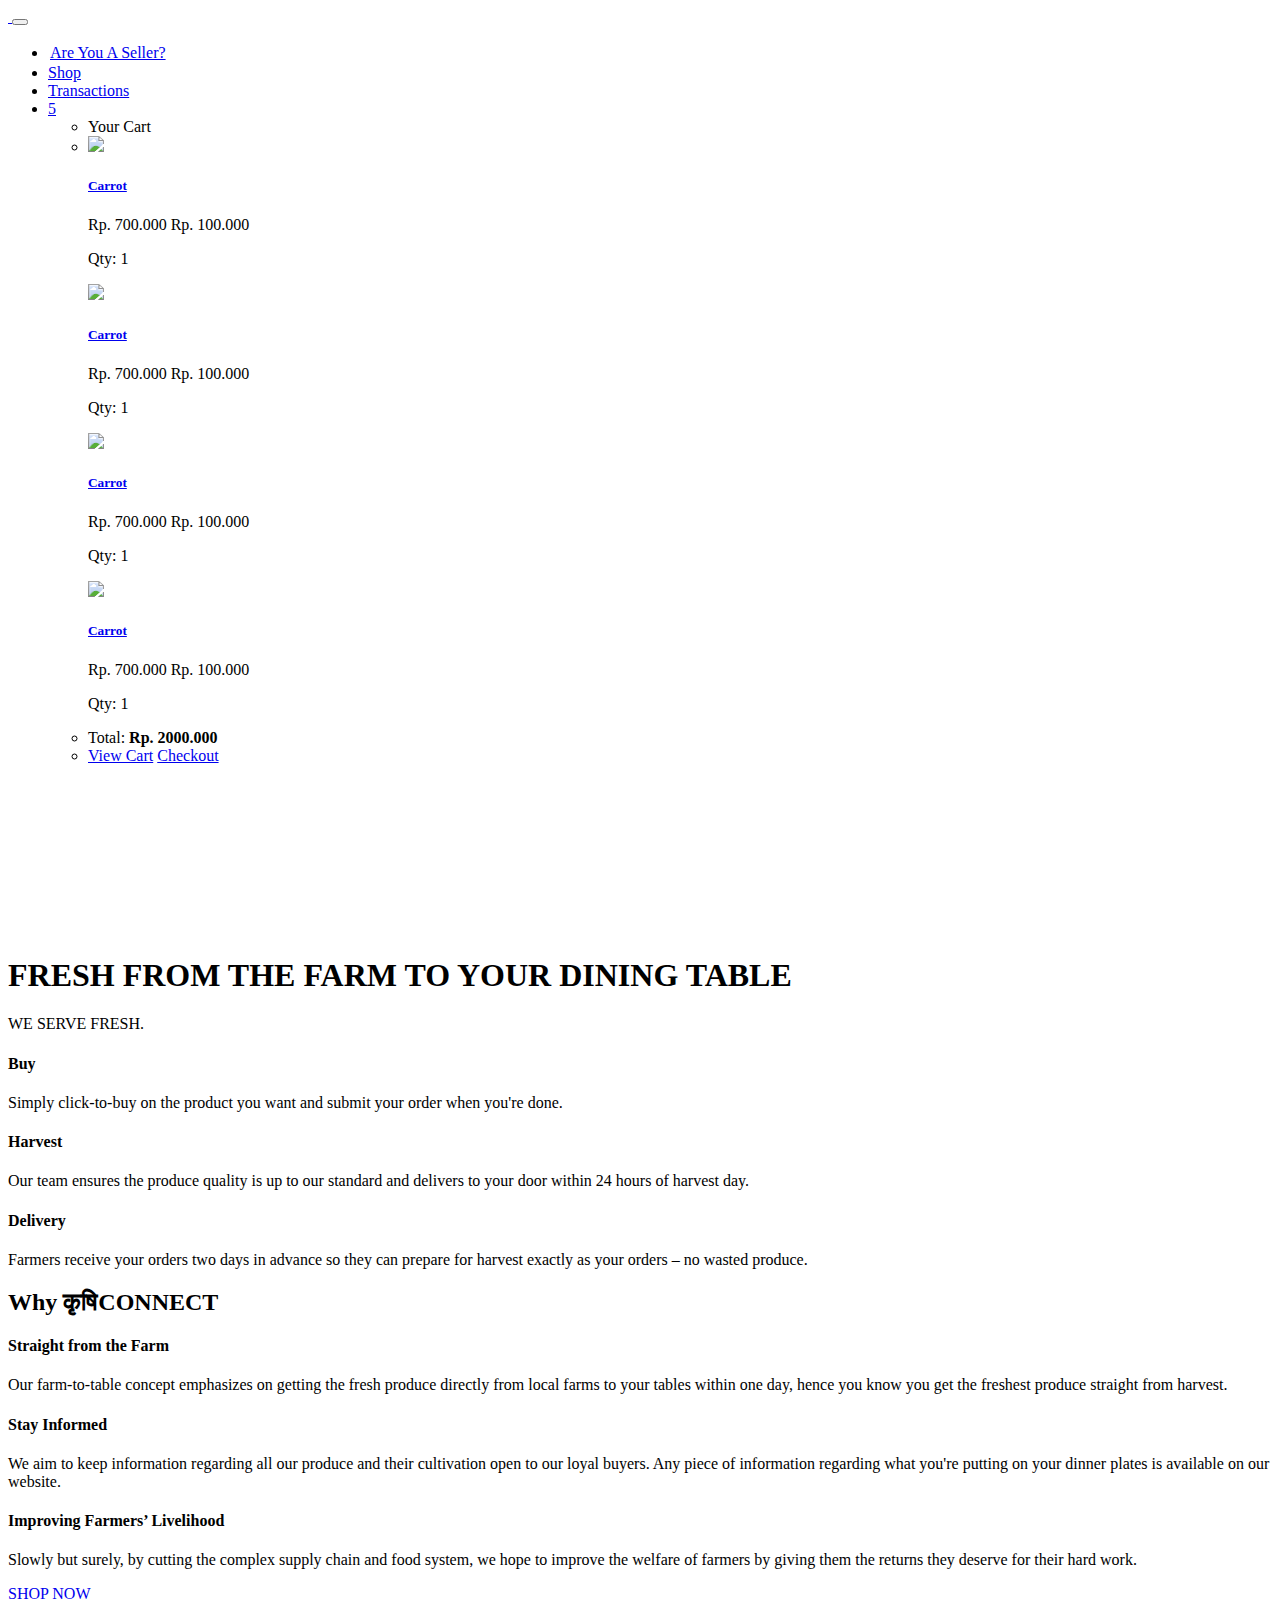
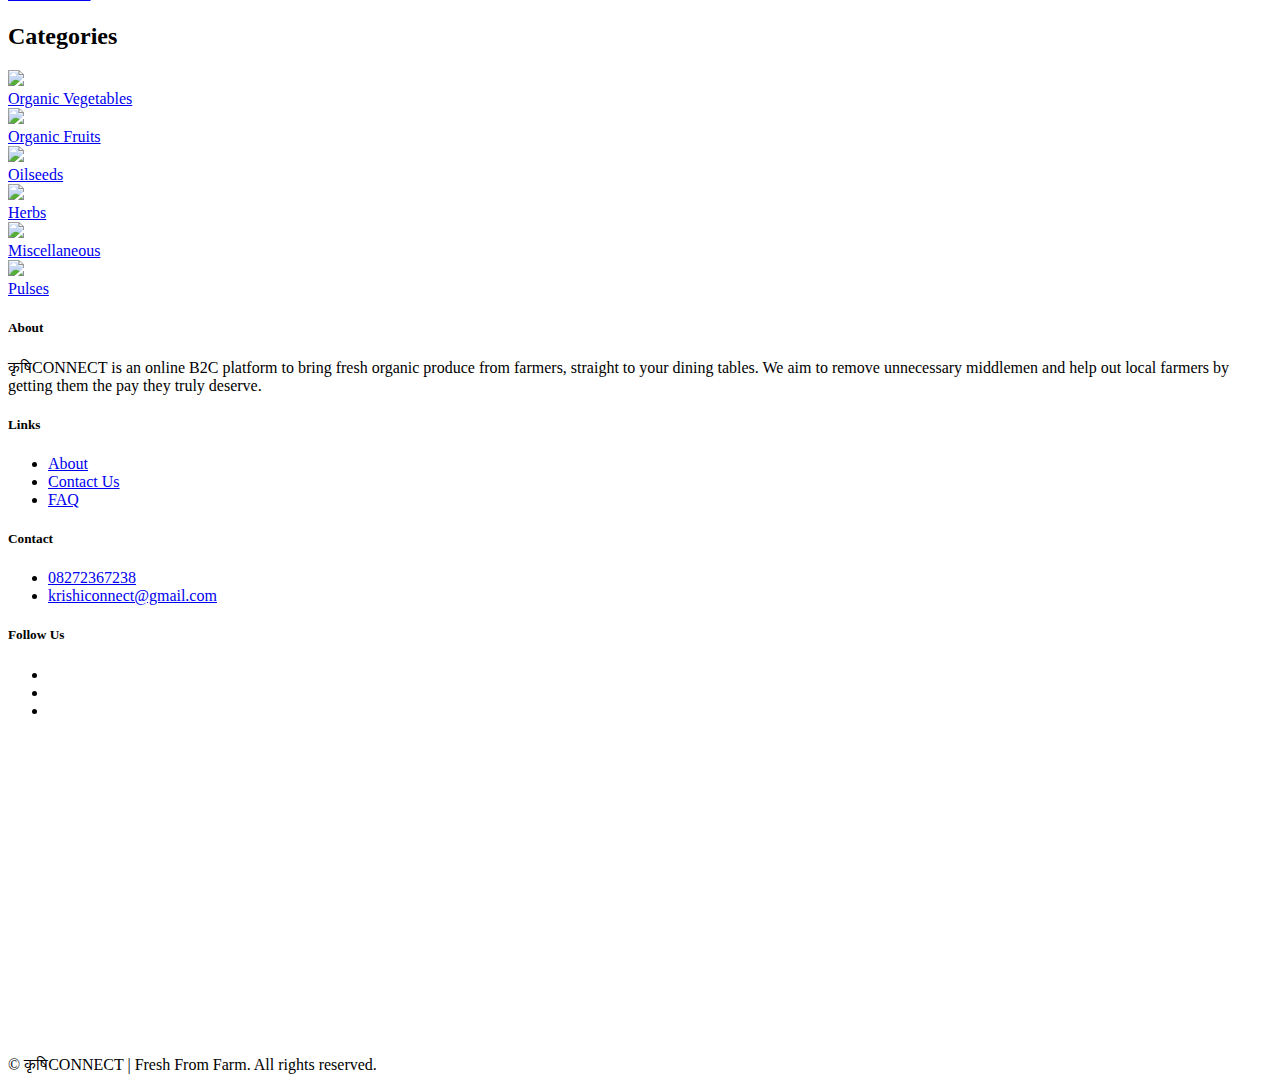
==== index.html @ 4922ea73 "Add files via upload" ====
<!DOCTYPE html>
<html>
<head>
    <title>KrishiConnect</title>
    <meta charset="utf-8">
    <meta name="viewport" content="width=device-width, initial-scale=1.0">
    <link href="https://fonts.googleapis.com/css?family=Montserrat:400,700" rel="stylesheet" type="text/css">
    <link href="https://fonts.googleapis.com/css?family=Lato:400,700,400italic,700italic" rel="stylesheet" type="text/css">
    <link href="assets/fonts/sb-bistro/sb-bistro.css" rel="stylesheet" type="text/css">
    <link href="assets/fonts/font-awesome/font-awesome.css" rel="stylesheet" type="text/css">

    <link rel="stylesheet" type="text/css" media="all" href="assets/packages/bootstrap/bootstrap.css">
    <link rel="stylesheet" type="text/css" media="all" href="assets/packages/o2system-ui/o2system-ui.css">
    <link rel="stylesheet" type="text/css" media="all" href="assets/packages/owl-carousel/owl-carousel.css">
    <link rel="stylesheet" type="text/css" media="all" href="assets/packages/cloudzoom/cloudzoom.css">
    <link rel="stylesheet" type="text/css" media="all" href="assets/packages/thumbelina/thumbelina.css">
    <link rel="stylesheet" type="text/css" media="all" href="assets/packages/bootstrap-touchspin/bootstrap-touchspin.css">
    <link rel="stylesheet" type="text/css" media="all" href="assets/css/theme.css">

</head>
<body>
    <div class="page-header">
        <!--=============== Navbar ===============-->
        <nav class="navbar fixed-top navbar-expand-md navbar-dark bg-transparent" id="page-navigation">
            <div class="container">
                <!-- Navbar Brand -->
                <a href="index.html" class="navbar-brand">
                    <img src="assets/img/logo/krishiconnect-high-resolution-logo-black-on-white-background.png" alt="">
                </a>

                <!-- Toggle Button -->
                <button class="navbar-toggler" type="button" data-toggle="collapse" data-target="#navbarcollapse" aria-controls="navbarCollapse" aria-expanded="false" aria-label="Toggle navigation">
                    <span class="navbar-toggler-icon"></span>
                </button>

                <div class="collapse navbar-collapse" id="navbarcollapse">
                    <!-- Navbar Menu -->
                    <ul class="navbar-nav ml-auto">
                        <li class="nav-item" style="border: 2px solid white">
                            <a href="login.html" class="nav-link">Are You A Seller?</a>
                        </li>
                        <li class="nav-item">
                            <a href="shop(1).html" class="nav-link">Shop</a>
                        </li>
                        <li class="nav-item">
                            <a href="transaction.html" class="nav-link">Transactions</a>
                        </li>
                        <!-- <li class="nav-item">
                            <a href="setting(1).html" class="nav-link">Settings</a>
                        </li> -->
                        <li class="nav-item dropdown">
                            <a href="javascript:void(0)" class="nav-link dropdown-toggle" data-toggle="dropdown" aria-haspopup="true" aria-expanded="false">
                                <i class="fa fa-shopping-basket"></i> <span class="badge badge-primary">5</span>
                            </a>
                            <div class="dropdown-menu shopping-cart">
                                <ul>
                                    <li>
                                        <div class="drop-title">Your Cart</div>
                                    </li>
                                    <li>
                                        <div class="shopping-cart-list">
                                            <div class="media">
                                                <img class="d-flex mr-3" src="assets/img/logo/avatar.jpg" width="60">
                                                <div class="media-body">
                                                    <h5><a href="javascript:void(0)">Carrot</a></h5>
                                                    <p class="price">
                                                        <span class="discount text-muted">Rp. 700.000</span>
                                                        <span>Rp. 100.000</span>
                                                    </p>
                                                    <p class="text-muted">Qty: 1</p>
                                                </div>
                                            </div>
                                            <div class="media">
                                                <img class="d-flex mr-3" src="assets/img/logo/avatar.jpg" width="60">
                                                <div class="media-body">
                                                    <h5><a href="javascript:void(0)">Carrot</a></h5>
                                                    <p class="price">
                                                        <span class="discount text-muted">Rp. 700.000</span>
                                                        <span>Rp. 100.000</span>
                                                    </p>
                                                    <p class="text-muted">Qty: 1</p>
                                                </div>
                                            </div>
                                            <div class="media">
                                                <img class="d-flex mr-3" src="assets/img/logo/avatar.jpg" width="60">
                                                <div class="media-body">
                                                    <h5><a href="javascript:void(0)">Carrot</a></h5>
                                                    <p class="price">
                                                        <span class="discount text-muted">Rp. 700.000</span>
                                                        <span>Rp. 100.000</span>
                                                    </p>
                                                    <p class="text-muted">Qty: 1</p>
                                                </div>
                                            </div>
                                            <div class="media">
                                                <img class="d-flex mr-3" src="assets/img/logo/avatar.jpg" width="60">
                                                <div class="media-body">
                                                    <h5><a href="javascript:void(0)">Carrot</a></h5>
                                                    <p class="price">
                                                        <span class="discount text-muted">Rp. 700.000</span>
                                                        <span>Rp. 100.000</span>
                                                    </p>
                                                    <p class="text-muted">Qty: 1</p>
                                                </div>
                                            </div>
                                        </div>
                                    </li>
                                    <li>
                                        <div class="drop-title d-flex justify-content-between">
                                            <span>Total:</span>
                                            <span class="text-primary"><strong>Rp. 2000.000</strong></span>
                                        </div>
                                    </li>
                                    <li class="d-flex justify-content-between pl-3 pr-3 pt-3">
                                        <a href="cart(1).html" class="btn btn-secondary">View Cart</a>
                                        <a href="checkout(1).html" class="btn btn-primary">Checkout</a>
                                    </li>
                                </ul>
                            </div>
                        </li>
                    </ul>
                </div>

            </div>
        </nav>
    </div>
    <div id="page-content" class="page-content">
        <div class="banner">
            <div class="jumbotron jumbotron-video text-center bg-dark mb-0 rounded-0">
                <video width="100%" preload="auto" loop autoplay muted>
                    <source src='assets/media/explore.mp4' type='video/mp4' />
                    <source src='assets/media/explore.webm' type='video/webm' />
                </video>
                <div class="container">
                    <h1 class="pt-5">
                    FRESH FROM THE FARM TO YOUR DINING TABLE
                    </h1>
                    <p class="lead">
                        WE SERVE FRESH.
                    </p>

                    <div class="row">
                        <div class="col-md-4">
                            <div class="card border-0 text-center">
                                <div class="card-icon">
                                    <div class="card-icon-i">
                                        <i class="fa fa-shopping-basket"></i>
                                    </div>
                                </div>
                                <div class="card-body">
                                    <h4 class="card-title">
                                        Buy
                                    </h4>
                                    <p class="card-text">
                                        Simply click-to-buy on the product you want and submit your order when you're done.
                                    </p>

                                </div>
                            </div>
                        </div>
                        <div class="col-md-4">
                            <div class="card border-0 text-center">
                                <div class="card-icon">
                                    <div class="card-icon-i">
                                        <i class="fas fa-leaf"></i>
                                    </div>
                                </div>
                                <div class="card-body">
                                    <h4 class="card-title">
                                        Harvest
                                    </h4>
                                    <p class="card-text">
                                        Our team ensures the produce quality is up to our standard and delivers to your door within 24 hours of harvest day.
                                    </p>

                                </div>
                            </div>
                        </div>
                        <div class="col-md-4">
                            <div class="card border-0 text-center">
                                <div class="card-icon">
                                    <div class="card-icon-i">
                                        <i class="fa fa-truck"></i>
                                    </div>
                                </div>
                                <div class="card-body">
                                    <h4 class="card-title">
                                        Delivery
                                    </h4>
                                    <p class="card-text">
                                        Farmers receive your orders two days in advance so they can prepare for harvest exactly as your orders – no wasted produce.
                                    </p>
                                </div>
                            </div>
                        </div>
                    </div>
                </div>
            </div>
        </div>

        <section id="why">
            <h2 class="title">Why 
                कृषिCONNECT</h2>
            <div class="container">
                <div class="row">
                    <div class="col-md-4">
                        <div class="card border-0 text-center gray-bg">
                            <div class="card-icon">
                                <div class="card-icon-i text-success">
                                    <i class="fas fa-leaf"></i>
                                </div>
                            </div>
                            <div class="card-body">
                                <h4 class="card-title">
                                    Straight from the Farm
                                </h4>
                                <p class="card-text">
                                    Our farm-to-table concept emphasizes on getting the fresh produce directly from local farms to your tables within one day, hence you know you get the freshest produce straight from harvest.
                                </p>

                            </div>
                        </div>
                    </div>
                    <div class="col-md-4">
                        <div class="card border-0 text-center gray-bg">
                            <div class="card-icon">
                                <div class="card-icon-i text-success">
                                    <i class="fa fa-question"></i>
                                </div>
                            </div>
                            <div class="card-body">
                                <h4 class="card-title">
                                    Stay Informed
                                </h4>
                                <p class="card-text">
                                    We aim to keep information regarding all our produce and their cultivation open to our loyal buyers. Any piece of information regarding what you're putting on your dinner plates is available on our website.
                                </p>

                            </div>
                        </div>
                    </div>
                    <div class="col-md-4">
                        <div class="card border-0 text-center gray-bg">
                            <div class="card-icon">
                                <div class="card-icon-i text-success">
                                    <i class="fas fa-smile"></i>
                                </div>
                            </div>
                            <div class="card-body">
                                <h4 class="card-title">
                                    Improving Farmers’ Livelihood
                                </h4>
                                <p class="card-text">
                                    Slowly but surely, by cutting the complex supply chain and food system, we hope to improve the welfare of farmers by giving them the returns they deserve for their hard work.
                                </p>
                            </div>
                        </div>
                    </div>

                    <div class="col-md-12 mt-5 text-center">
                        <a href="shop(1).html" class="btn btn-primary btn-lg">SHOP NOW</a>
                    </div>
                </div>
            </div>
        </section>

        <section id="categories" class="pb-0 gray-bg">
            <h2 class="title">Categories</h2>
            <div class="landing-categories owl-carousel">
                <div class="item">
                    <div class="card rounded-0 border-0 text-center">
                        <img src="assets/img/vegorg.jpg">
                        <div class="card-img-overlay d-flex align-items-center justify-content-center">
                            <!-- <h4 class="card-title">Vegetables</h4> -->
                            <a href="shop(1).html" class="btn btn-primary btn-lg">Organic Vegetables</a>
                        </div>
                    </div>
                </div>
                <div class="item">
                    <div class="card rounded-0 border-0 text-center">
                        <img src="assets/img/fruitsorg2.jpg">
                        <div class="card-img-overlay d-flex align-items-center justify-content-center">
                            <!-- <h4 class="card-title">Fruits</h4> -->
                            <a href="shop(1).html" class="btn btn-primary btn-lg">Organic Fruits</a>
                        </div>
                    </div>
                </div>
                <div class="item">
                    <div class="card rounded-0 border-0 text-center">
                        <img src="assets/img/mustardorg.jpg">
                        <div class="card-img-overlay d-flex align-items-center justify-content-center">
                            <!-- <h4 class="card-title">Meats</h4> -->
                            <a href="shop(1).html" class="btn btn-primary btn-lg">Oilseeds</a>
                        </div>
                    </div>
                </div>
                <div class="item">
                    <div class="card rounded-0 border-0 text-center">
                        <img src="assets/img/herbsorg.jpg">
                        <div class="card-img-overlay d-flex align-items-center justify-content-center">
                            <!-- <h4 class="card-title">Fishes</h4> -->
                            <a href="shop(1).html" class="btn btn-primary btn-lg">Herbs</a>
                        </div>
                    </div>
                </div>
                <div class="item">
                    <div class="card rounded-0 border-0 text-center">
                        <img src="assets/img/miscorg.jpg">
                        <div class="card-img-overlay d-flex align-items-center justify-content-center">
                            <!-- <h4 class="card-title">Frozen Foods</h4> -->
                            <a href="shop(1).html" class="btn btn-primary btn-lg">Miscellaneous</a>
                        </div>
                    </div>
                </div>
                <div class="item">
                    <div class="card rounded-0 border-0 text-center">
                        <img src="assets/img/pulsesorg.jpg">
                        <div class="card-img-overlay d-flex align-items-center justify-content-center">
                            <!-- <h4 class="card-title">Package</h4> -->
                            <a href="shop(1).html" class="btn btn-primary btn-lg">Pulses</a>
                        </div>
                    </div>
                </div>
            </div>
        </section>
    </div>
    <footer>
        <div class="container">
            <div class="row">
                <div class="col-md-3">
                    <h5>About</h5>
                    <p>कृषिCONNECT is an online B2C platform to bring fresh organic produce from farmers, straight to your dining tables. We aim to remove unnecessary middlemen and help out local farmers by getting them the pay they truly deserve.</p>
                </div>
                <div class="col-md-3">
                    <h5>Links</h5>
                    <ul>
                        <li>
                            <a href="about(1).html">About</a>
                        </li>
                        <li>
                            <a href="contact(1).html">Contact Us</a>
                        </li>
                        <li>
                            <a href="faq(1).html">FAQ</a>
                        </li>
                    </ul>
                </div>
                <div class="col-md-3">
                     <h5>Contact</h5>
                     <ul>
                         <li>
                            <a href="tel:+620892738334"><i class="fa fa-phone"></i> 08272367238</a>
                        </li>
                        <li>
                            <a href="mailto:hello@domain.com"><i class="fa fa-envelope"></i> krishiconnect@gmail.com</a>
                         </li>
                     </ul>

                     <h5>Follow Us</h5>
                     <ul class="social">
                         <li>
                            <a href="javascript:void(0)" target="_blank"><i class="fab fa-facebook-f"></i></a>
                         </li>
                         <li>
                            <a href="javascript:void(0)" target="_blank"><i class="fab fa-instagram"></i></a>
                         </li>
                         <li>
                            <a href="javascript:void(0)" target="_blank"><i class="fab fa-youtube"></i></a>
                         </li>
                     </ul>
                </div>
                <div class="col-md-3">
                    <iframe src="https://www.google.com/maps/embed?pb=!1m18!1m12!1m3!1d3678.6887952893885!2d86.14298181488601!3d22.776927685078057!2m3!1f0!2f0!3f0!3m2!1i1024!2i768!4f13.1!3m3!1m2!1s0x39f5e4daa475a5cd%3A0xd87b53fadcd771a1!2sNational%20Institute%20of%20Technology%2C%20Jamshedpur!5e0!3m2!1sen!2sin!4v1681221470770!5m2!1sen!2sin" width="100%" height="300" style="border:0;" allowfullscreen="" loading="lazy" referrerpolicy="no-referrer-when-downgrade"></iframe>
                    
               </div>
            </div>
        </div>
        <p class="copyright">&copy; कृषिCONNECT | Fresh From Farm. All rights reserved.</p>
    </footer>

    <script type="text/javascript" src="assets/js/jquery.js"></script>
    <script type="text/javascript" src="assets/js/jquery-migrate.js"></script>
    <script type="text/javascript" src="assets/packages/bootstrap/libraries/popper.js"></script>
    <script type="text/javascript" src="assets/packages/bootstrap/bootstrap.js"></script>
    <script type="text/javascript" src="assets/packages/o2system-ui/o2system-ui.js"></script>
    <script type="text/javascript" src="assets/packages/owl-carousel/owl-carousel.js"></script>
    <script type="text/javascript" src="assets/packages/cloudzoom/cloudzoom.js"></script>
    <script type="text/javascript" src="assets/packages/thumbelina/thumbelina.js"></script>
    <script type="text/javascript" src="assets/packages/bootstrap-touchspin/bootstrap-touchspin.js"></script>
    <script type="text/javascript" src="assets/js/theme.js"></script>
</body>
</html>
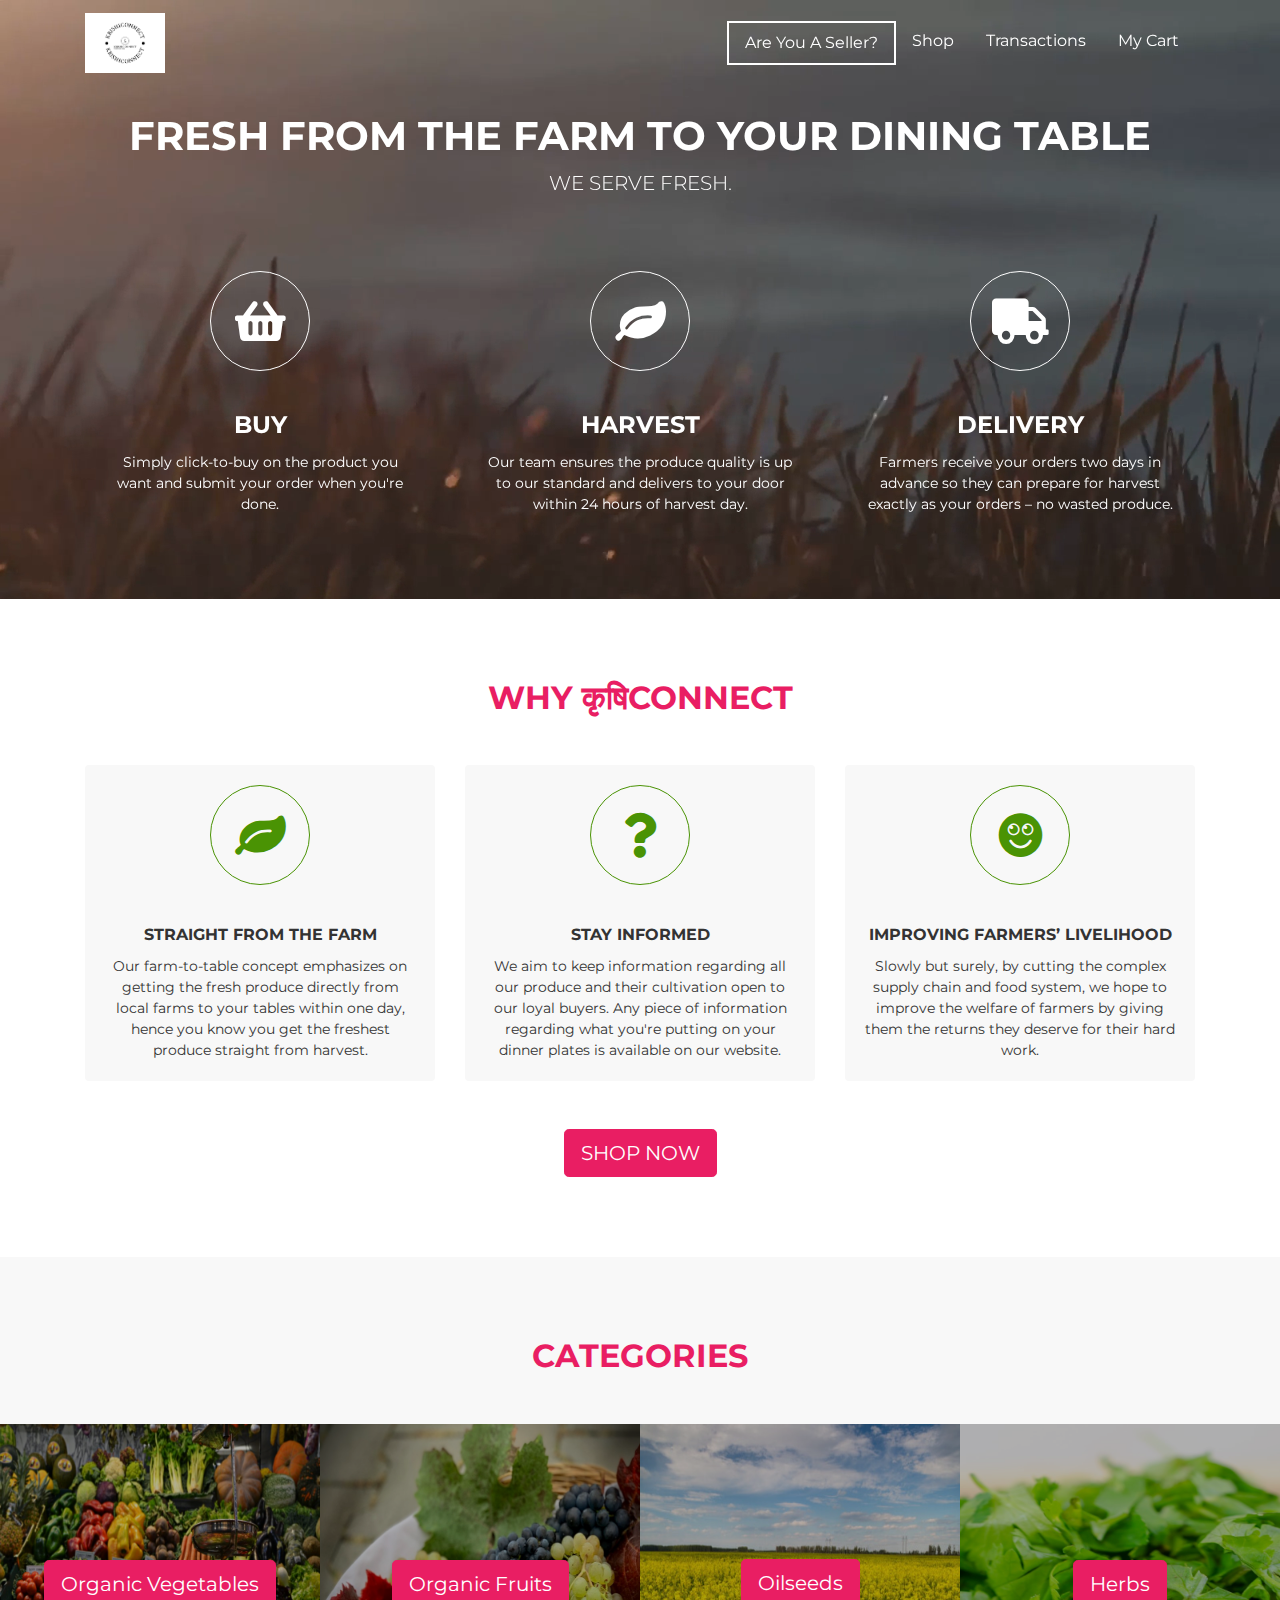
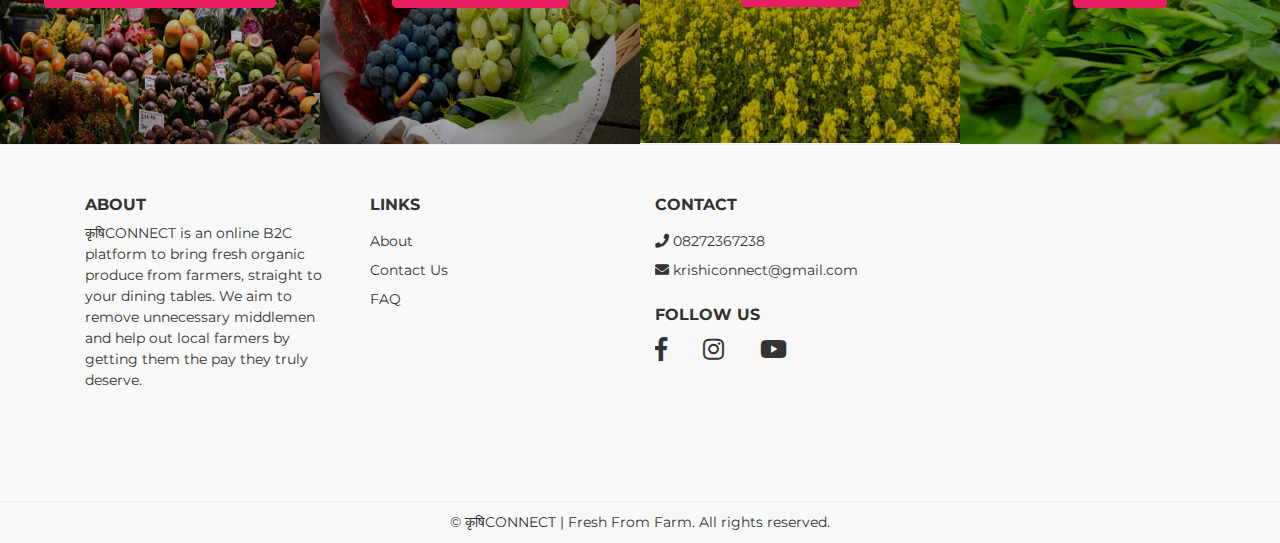
==== commit b2359195: "add to cart functionality added" ====
--- a/index.html
+++ b/index.html
@@ -45,79 +45,11 @@
                         <li class="nav-item">
                             <a href="transaction.html" class="nav-link">Transactions</a>
                         </li>
-                        <!-- <li class="nav-item">
-                            <a href="setting(1).html" class="nav-link">Settings</a>
-                        </li> -->
-                        <li class="nav-item dropdown">
-                            <a href="javascript:void(0)" class="nav-link dropdown-toggle" data-toggle="dropdown" aria-haspopup="true" aria-expanded="false">
-                                <i class="fa fa-shopping-basket"></i> <span class="badge badge-primary">5</span>
-                            </a>
-                            <div class="dropdown-menu shopping-cart">
-                                <ul>
-                                    <li>
-                                        <div class="drop-title">Your Cart</div>
-                                    </li>
-                                    <li>
-                                        <div class="shopping-cart-list">
-                                            <div class="media">
-                                                <img class="d-flex mr-3" src="assets/img/logo/avatar.jpg" width="60">
-                                                <div class="media-body">
-                                                    <h5><a href="javascript:void(0)">Carrot</a></h5>
-                                                    <p class="price">
-                                                        <span class="discount text-muted">Rp. 700.000</span>
-                                                        <span>Rp. 100.000</span>
-                                                    </p>
-                                                    <p class="text-muted">Qty: 1</p>
-                                                </div>
-                                            </div>
-                                            <div class="media">
-                                                <img class="d-flex mr-3" src="assets/img/logo/avatar.jpg" width="60">
-                                                <div class="media-body">
-                                                    <h5><a href="javascript:void(0)">Carrot</a></h5>
-                                                    <p class="price">
-                                                        <span class="discount text-muted">Rp. 700.000</span>
-                                                        <span>Rp. 100.000</span>
-                                                    </p>
-                                                    <p class="text-muted">Qty: 1</p>
-                                                </div>
-                                            </div>
-                                            <div class="media">
-                                                <img class="d-flex mr-3" src="assets/img/logo/avatar.jpg" width="60">
-                                                <div class="media-body">
-                                                    <h5><a href="javascript:void(0)">Carrot</a></h5>
-                                                    <p class="price">
-                                                        <span class="discount text-muted">Rp. 700.000</span>
-                                                        <span>Rp. 100.000</span>
-                                                    </p>
-                                                    <p class="text-muted">Qty: 1</p>
-                                                </div>
-                                            </div>
-                                            <div class="media">
-                                                <img class="d-flex mr-3" src="assets/img/logo/avatar.jpg" width="60">
-                                                <div class="media-body">
-                                                    <h5><a href="javascript:void(0)">Carrot</a></h5>
-                                                    <p class="price">
-                                                        <span class="discount text-muted">Rp. 700.000</span>
-                                                        <span>Rp. 100.000</span>
-                                                    </p>
-                                                    <p class="text-muted">Qty: 1</p>
-                                                </div>
-                                            </div>
-                                        </div>
-                                    </li>
-                                    <li>
-                                        <div class="drop-title d-flex justify-content-between">
-                                            <span>Total:</span>
-                                            <span class="text-primary"><strong>Rp. 2000.000</strong></span>
-                                        </div>
-                                    </li>
-                                    <li class="d-flex justify-content-between pl-3 pr-3 pt-3">
-                                        <a href="cart(1).html" class="btn btn-secondary">View Cart</a>
-                                        <a href="checkout(1).html" class="btn btn-primary">Checkout</a>
-                                    </li>
-                                </ul>
-                            </div>
-                        </li>
+                        <li class="nav-item">
+                            <a href="cart(1).html" class="nav-link">My Cart</a>
+                        </li>
+                       
+                                    
                     </ul>
                 </div>
 
--- a/assets/fonts/sb-bistro/sb-bistro.css
+++ b/assets/fonts/sb-bistro/sb-bistro.css
@@ -0,0 +1,222 @@
+/**
+* @package Bistro 1.0
+* @author ShapeBootstrap http://shapebootstrap.net
+* @copyright (c) 2013 - 2015 ShapeBootstrap
+* Generated by IcoMoon https://icomoon.io/app
+* @license http://www.gnu.org/licenses/gpl-2.0.html GNU/GPLv2 or later
+*/
+
+@font-face {
+	font-family: 'sb-bistro';
+	src:url('sb-bistro.eot?-2sivhm');
+	src:url('sb-bistro.eot?#iefix-2sivhm') format('embedded-opentype'),
+		url('sb-bistro.ttf?-2sivhm') format('truetype'),
+		url('sb-bistro.woff?-2sivhm') format('woff'),
+		url('sb-bistro.svg?-2sivhm#sb-bistro-') format('svg');
+	font-weight: normal;
+	font-style: normal;
+}
+
+[class^="sb-bistro"], [class*="sb-bistro"] {
+	font-family: 'sb-bistro';
+	speak: none;
+	font-style: normal;
+	font-weight: normal;
+	font-variant: normal;
+	text-transform: none;
+	line-height: 1;
+
+	/* Better Font Rendering =========== */
+	-webkit-font-smoothing: antialiased;
+	-moz-osx-font-smoothing: grayscale;
+}
+
+.sb-bistro-appetizer:before {
+	content: "\e600";
+}
+.sb-bistro-apple:before {
+	content: "\e601";
+}
+.sb-bistro-blender:before {
+	content: "\e602";
+}
+.sb-bistro-bowl:before {
+	content: "\e603";
+}
+.sb-bistro-burger:before {
+	content: "\e604";
+}
+.sb-bistro-cake:before {
+	content: "\e605";
+}
+.sb-bistro-carrot:before {
+	content: "\e606";
+}
+.sb-bistro-chef-hat:before {
+	content: "\e607";
+}
+.sb-bistro-chicken-1:before {
+	content: "\e608";
+}
+.sb-bistro-chicken:before {
+	content: "\e609";
+}
+.sb-bistro-clock:before {
+	content: "\e60a";
+}
+.sb-bistro-coffee:before {
+	content: "\e60b";
+}
+.sb-bistro-cone-icecream:before {
+	content: "\e60c";
+}
+.sb-bistro-dessert:before {
+	content: "\e60d";
+}
+.sb-bistro-dinner:before {
+	content: "\e60e";
+}
+.sb-bistro-drinks:before {
+	content: "\e60f";
+}
+.sb-bistro-drumstick:before {
+	content: "\e610";
+}
+.sb-bistro-egg-bacon:before {
+	content: "\e611";
+}
+.sb-bistro-fish-1:before {
+	content: "\e612";
+}
+.sb-bistro-fish:before {
+	content: "\e613";
+}
+.sb-bistro-french-fries:before {
+	content: "\e614";
+}
+.sb-bistro-fried-egg:before {
+	content: "\e615";
+}
+.sb-bistro-fruits:before {
+	content: "\e616";
+}
+.sb-bistro-hot-pan:before {
+	content: "\e617";
+}
+.sb-bistro-hotdog:before {
+	content: "\e618";
+}
+.sb-bistro-icecream-1:before {
+	content: "\e619";
+}
+.sb-bistro-icecream-2:before {
+	content: "\e61a";
+}
+.sb-bistro-icecream:before {
+	content: "\e61b";
+}
+.sb-bistro-jackfruit:before {
+	content: "\e61c";
+}
+.sb-bistro-kettle:before {
+	content: "\e61d";
+}
+.sb-bistro-kiwi:before {
+	content: "\e61e";
+}
+.sb-bistro-lemon:before {
+	content: "\e61f";
+}
+.sb-bistro-lunch:before {
+	content: "\e620";
+}
+.sb-bistro-menu:before {
+	content: "\e621";
+}
+.sb-bistro-muffin:before {
+	content: "\e622";
+}
+.sb-bistro-offer:before {
+	content: "\e623";
+}
+.sb-bistro-pan:before {
+	content: "\e624";
+}
+.sb-bistro-pizza:before {
+	content: "\e625";
+}
+.sb-bistro-popsicle:before {
+	content: "\e626";
+}
+.sb-bistro-roast-leg:before {
+	content: "\e627";
+}
+.sb-bistro-rss:before {
+	content: "\e628";
+}
+.sb-bistro-saslik:before {
+	content: "\e629";
+}
+.sb-bistro-sausage:before {
+	content: "\e62a";
+}
+.sb-bistro-spoon-plate:before {
+	content: "\e62b";
+}
+.sb-bistro-spoons:before {
+	content: "\e62c";
+}
+.sb-bistro-steak:before {
+	content: "\e62d";
+}
+.sb-bistro-stockpot:before {
+	content: "\e62e";
+}
+.sb-bistro-taco:before {
+	content: "\e62f";
+}
+.sb-bistro-tea:before {
+	content: "\e630";
+}
+.sb-bistro-tomato:before {
+	content: "\e631";
+}
+.sb-bistro-apron:before {
+	content: "\e632";
+}
+.sb-bistro-contact:before {
+	content: "\e633";
+}
+.sb-bistro-social:before {
+	content: "\e634";
+}
+.sb-bistro-facebook:before {
+	content: "\e635";
+}
+.sb-bistro-twitter:before {
+	content: "\e636";
+}
+.sb-bistro-behance:before {
+	content: "\e637";
+}
+.sb-bistro-pinterest:before {
+	content: "\e638";
+}
+.sb-bistro-googleplus:before {
+	content: "\e639";
+}
+.sb-bistro-vimeo:before {
+	content: "\e63a";
+}
+.sb-bistro-instagram:before {
+	content: "\e63b";
+}
+.sb-bistro-linkedin:before {
+	content: "\e63c";
+}
+.sb-bistro-dribbble:before {
+	content: "\e63d";
+}
+.sb-bistro-youtube:before {
+	content: "\e63e";
+}
--- a/assets/packages/o2system-ui/o2system-ui.css
+++ b/assets/packages/o2system-ui/o2system-ui.css
@@ -0,0 +1,8 @@
+/*!
+
+ =========================================================
+ * o2system-ui-kit - v1.0.0
+ =========================================================
+
+ */@-webkit-keyframes "offline-fadein"{0%{opacity:0}100%{opacity:1}}@-moz-keyframes "offline-fadein"{0%{opacity:0}100%{opacity:1}}@-ms-keyframes "offline-fadein"{0%{opacity:0}100%{opacity:1}}@-o-keyframes "offline-fadein"{0%{opacity:0}100%{opacity:1}}@keyframes "offline-fadein"{0%{opacity:0}100%{opacity:1}}@-webkit-keyframes "offline-fadeout-and-hide"{0%{opacity:1;display:block}99%{opacity:0;display:block}100%{opacity:0;display:none}}@-moz-keyframes "offline-fadeout-and-hide"{0%{opacity:1;display:block}99%{opacity:0;display:block}100%{opacity:0;display:none}}@-ms-keyframes "offline-fadeout-and-hide"{0%{opacity:1;display:block}99%{opacity:0;display:block}100%{opacity:0;display:none}}@-o-keyframes "offline-fadeout-and-hide"{0%{opacity:1;display:block}99%{opacity:0;display:block}100%{opacity:0;display:none}}@keyframes "offline-fadeout-and-hide"{0%{opacity:1;display:block}99%{opacity:0;display:block}100%{opacity:0;display:none}}@-webkit-keyframes "offline-rotation"{0%{transform:rotate(0deg);-webkit-transform:rotate(0deg);-moz-transform:rotate(0deg);-ms-transform:rotate(0deg);-o-transform:rotate(0deg)}100%{transform:rotate(359deg);-webkit-transform:rotate(359deg);-moz-transform:rotate(359deg);-ms-transform:rotate(359deg);-o-transform:rotate(359deg)}}@-moz-keyframes "offline-rotation"{0%{transform:rotate(0deg);-webkit-transform:rotate(0deg);-moz-transform:rotate(0deg);-ms-transform:rotate(0deg);-o-transform:rotate(0deg)}100%{transform:rotate(359deg);-webkit-transform:rotate(359deg);-moz-transform:rotate(359deg);-ms-transform:rotate(359deg);-o-transform:rotate(359deg)}}@-ms-keyframes "offline-rotation"{0%{transform:rotate(0deg);-webkit-transform:rotate(0deg);-moz-transform:rotate(0deg);-ms-transform:rotate(0deg);-o-transform:rotate(0deg)}100%{transform:rotate(359deg);-webkit-transform:rotate(359deg);-moz-transform:rotate(359deg);-ms-transform:rotate(359deg);-o-transform:rotate(359deg)}}@-o-keyframes "offline-rotation"{0%{transform:rotate(0deg);-webkit-transform:rotate(0deg);-moz-transform:rotate(0deg);-ms-transform:rotate(0deg);-o-transform:rotate(0deg)}100%{transform:rotate(359deg);-webkit-transform:rotate(359deg);-moz-transform:rotate(359deg);-ms-transform:rotate(359deg);-o-transform:rotate(359deg)}}@keyframes "offline-rotation"{0%{transform:rotate(0deg);-webkit-transform:rotate(0deg);-moz-transform:rotate(0deg);-ms-transform:rotate(0deg);-o-transform:rotate(0deg)}100%{transform:rotate(359deg);-webkit-transform:rotate(359deg);-moz-transform:rotate(359deg);-ms-transform:rotate(359deg);-o-transform:rotate(359deg)}}.offline-ui{-webkit-box-sizing:border-box;-moz-box-sizing:border-box;box-sizing:border-box;display:none;position:fixed;background:white;z-index:2000;margin:auto;top:0;left:0;right:0;-webkit-border-radius:4px;-moz-border-radius:4px;-ms-border-radius:4px;-o-border-radius:4px;border-radius:4px;font-family:"Helvetica Neue", sans-serif;padding:1em;top:1em;width:38em;max-width:100%;overflow:hidden}.offline-ui *{-webkit-box-sizing:border-box;-moz-box-sizing:border-box;box-sizing:border-box}.offline-ui *:before{-webkit-box-sizing:border-box;-moz-box-sizing:border-box;box-sizing:border-box}.offline-ui *:after{-webkit-box-sizing:border-box;-moz-box-sizing:border-box;box-sizing:border-box}.offline-ui:before{-webkit-box-sizing:border-box;-moz-box-sizing:border-box;box-sizing:border-box}.offline-ui:after{-webkit-box-sizing:border-box;-moz-box-sizing:border-box;box-sizing:border-box}.offline-ui .offline-ui-content:before{display:inline;line-height:1.25em}.offline-ui .offline-ui-retry{-webkit-user-select:none;-moz-user-select:none;user-select:none;display:none;position:absolute;right:3em;top:0;bottom:0;background:rgba(0,0,0,0.1);text-decoration:none;color:inherit;line-height:3.5em;height:3.5em;margin:auto;padding:0 1em}.offline-ui .offline-ui-retry:before{display:inline;content:"Reconnect"}.offline-ui.offline-ui-up.offline-ui-up-5s{display:block}.offline-ui.offline-ui-down{display:block;-webkit-animation:offline-fadein 0.5s;-moz-animation:offline-fadein 0.5s;-ms-animation:offline-fadein 0.5s;-o-animation:offline-fadein 0.5s;animation:offline-fadein 0.5s;-webkit-backface-visibility:hidden;background:#ec8787;color:#551313}.offline-ui.offline-ui-down .offline-ui-content:before{content:"Offline";content:"Your computer lost its internet connection."}.offline-ui.offline-ui-down.offline-ui-waiting{background:#f8ecad;color:#7c6d1f;padding-right:3em;padding-right:11em}.offline-ui.offline-ui-down.offline-ui-waiting .offline-ui-retry{display:block}.offline-ui.offline-ui-down.offline-ui-waiting:after{-webkit-animation:offline-rotation 0.7s linear infinite;-moz-animation:offline-rotation 0.7s linear infinite;-ms-animation:offline-rotation 0.7s linear infinite;-o-animation:offline-rotation 0.7s linear infinite;animation:offline-rotation 0.7s linear infinite;-webkit-backface-visibility:hidden;-webkit-border-radius:50%;-moz-border-radius:50%;-ms-border-radius:50%;-o-border-radius:50%;border-radius:50%;content:" ";display:block;position:absolute;right:1em;top:0;bottom:0;margin:auto;height:1em;width:1em;border:2px solid transparent;border-top-color:#7c6d1f;border-left-color:#7c6d1f;opacity:0.7}.offline-ui.offline-ui-down.offline-ui-waiting .offline-ui-content[data-retry-in-unit="second"]:before{content:"Connection lost. Reconnecting in " attr(data-retry-in-value) " seconds..."}.offline-ui.offline-ui-down.offline-ui-waiting .offline-ui-content[data-retry-in-unit="second"][data-retry-in-value="1"]:before{content:"Connection lost. Reconnecting in " attr(data-retry-in-value) " second..."}.offline-ui.offline-ui-down.offline-ui-waiting .offline-ui-content[data-retry-in-unit="minute"]:before{content:"Connection lost. Reconnecting in " attr(data-retry-in-value) " minutes..."}.offline-ui.offline-ui-down.offline-ui-waiting .offline-ui-content[data-retry-in-unit="minute"][data-retry-in-value="1"]:before{content:"Connection lost. Reconnecting in " attr(data-retry-in-value) " minute..."}.offline-ui.offline-ui-down.offline-ui-waiting .offline-ui-content[data-retry-in-unit="hour"]:before{content:"Connection lost. Reconnecting in " attr(data-retry-in-value) " hours..."}.offline-ui.offline-ui-down.offline-ui-waiting .offline-ui-content[data-retry-in-unit="hour"][data-retry-in-value="1"]:before{content:"Connection lost. Reconnecting in " attr(data-retry-in-value) " hour..."}.offline-ui.offline-ui-down.offline-ui-reconnect-failed-2s.offline-ui-waiting .offline-ui-retry{display:none;display:none}.offline-ui.offline-ui-up{-webkit-animation:offline-fadeout-and-hide forwards 0.5s 2s;-moz-animation:offline-fadeout-and-hide forwards 0.5s 2s;-ms-animation:offline-fadeout-and-hide forwards 0.5s 2s;-o-animation:offline-fadeout-and-hide forwards 0.5s 2s;animation:offline-fadeout-and-hide forwards 0.5s 2s;-webkit-backface-visibility:hidden;background:#d6e9c6;color:#468847}.offline-ui.offline-ui-up .offline-ui-content:before{content:"Online";content:"Your computer is connected to the internet."}.offline-ui.offline-ui-down.offline-ui-connecting{background:#f8ecad;color:#7c6d1f;padding-right:3em}.offline-ui.offline-ui-down.offline-ui-connecting:after{-webkit-animation:offline-rotation 0.7s linear infinite;-moz-animation:offline-rotation 0.7s linear infinite;-ms-animation:offline-rotation 0.7s linear infinite;-o-animation:offline-rotation 0.7s linear infinite;animation:offline-rotation 0.7s linear infinite;-webkit-backface-visibility:hidden;-webkit-border-radius:50%;-moz-border-radius:50%;-ms-border-radius:50%;-o-border-radius:50%;border-radius:50%;content:" ";display:block;position:absolute;right:1em;top:0;bottom:0;margin:auto;height:1em;width:1em;border:2px solid transparent;border-top-color:#7c6d1f;border-left-color:#7c6d1f;opacity:0.7}.offline-ui.offline-ui-down.offline-ui-connecting .offline-ui-content:before{content:"Attempting to reconnect..."}.offline-ui.offline-ui-down.offline-ui-waiting.offline-ui-reconnect-failed-2s{padding-right:0}.offline-ui.offline-ui-down.offline-ui-connecting-2s .offline-ui-content:before{content:"Attempting to reconnect..."}.offline-ui.offline-ui-down.offline-ui-reconnect-failed-2s .offline-ui-content:before{content:"Connection attempt failed."}@media (max-width: 38em){.offline-ui{-webkit-border-radius:0;-moz-border-radius:0;-ms-border-radius:0;-o-border-radius:0;border-radius:0;top:0}}@media (max-width: 1024px){.offline-ui.offline-ui-up .offline-ui-content:before{content:"Your device is connected to the internet."}.offline-ui.offline-ui-down .offline-ui-content:before{content:"Your device lost its internet connection."}}@media (max-width: 568px){.offline-ui.offline-ui-up .offline-ui-content:before{content:"Your device is connected."}.offline-ui.offline-ui-down .offline-ui-content:before{content:"Your device isn't connected."}.offline-ui.offline-ui-down.offline-ui-waiting .offline-ui-content[data-retry-in-unit="second"]:before{content:"Reconnecting in " attr(data-retry-in-value) "s..."}.offline-ui.offline-ui-down.offline-ui-waiting .offline-ui-content[data-retry-in-unit="second"][data-retry-in-value="1"]:before{content:"Reconnecting in " attr(data-retry-in-value) "s..."}.offline-ui.offline-ui-down.offline-ui-waiting .offline-ui-content[data-retry-in-unit="minute"]:before{content:"Reconnecting in " attr(data-retry-in-value) "m..."}.offline-ui.offline-ui-down.offline-ui-waiting .offline-ui-content[data-retry-in-unit="minute"][data-retry-in-value="1"]:before{content:"Reconnecting in " attr(data-retry-in-value) "m..."}.offline-ui.offline-ui-down.offline-ui-waiting .offline-ui-content[data-retry-in-unit="hour"]:before{content:"Reconnecting in " attr(data-retry-in-value) "h..."}.offline-ui.offline-ui-down.offline-ui-waiting .offline-ui-content[data-retry-in-unit="hour"][data-retry-in-value="1"]:before{content:"Reconnecting in " attr(data-retry-in-value) "h..."}}@-webkit-keyframes "pace-spinner"{0%{-webkit-transform:rotate(0deg);transform:rotate(0deg)}100%{-webkit-transform:rotate(360deg);transform:rotate(360deg)}}@-moz-keyframes "pace-spinner"{0%{-moz-transform:rotate(0deg);transform:rotate(0deg)}100%{-moz-transform:rotate(360deg);transform:rotate(360deg)}}@-o-keyframes "pace-spinner"{0%{-o-transform:rotate(0deg);transform:rotate(0deg)}100%{-o-transform:rotate(360deg);transform:rotate(360deg)}}@-ms-keyframes "pace-spinner"{0%{-ms-transform:rotate(0deg);transform:rotate(0deg)}100%{-ms-transform:rotate(360deg);transform:rotate(360deg)}}@keyframes "pace-spinner"{0%{transform:rotate(0deg);transform:rotate(0deg)}100%{transform:rotate(360deg);transform:rotate(360deg)}}.pace{-webkit-pointer-events:none;pointer-events:none;-webkit-user-select:none;-moz-user-select:none;user-select:none}.pace .pace-progress{background:#3783b5;position:fixed;z-index:2000;top:0;right:100%;width:100%;height:2px}.pace .pace-progress-inner{display:block;position:absolute;right:0px;width:100px;height:100%;box-shadow:0 0 10px #3783b5,0 0 5px #3783b5;opacity:1.0;-webkit-transform:rotate(3deg) translate(0px, -4px);-moz-transform:rotate(3deg) translate(0px, -4px);-ms-transform:rotate(3deg) translate(0px, -4px);-o-transform:rotate(3deg) translate(0px, -4px);transform:rotate(3deg) translate(0px, -4px)}.pace .pace-activity{display:none;position:fixed;z-index:2000;top:15px;right:15px;width:14px;height:14px;border:solid 2px transparent;border-top-color:#3783b5;border-left-color:#3783b5;border-radius:10px;-webkit-animation:pace-spinner 400ms linear infinite;-moz-animation:pace-spinner 400ms linear infinite;-ms-animation:pace-spinner 400ms linear infinite;-o-animation:pace-spinner 400ms linear infinite;animation:pace-spinner 400ms linear infinite}.pace-inactive{display:none}.bg-transparent{background:transparent !important;box-shadow:none}.bg-inverse{color:#fff !important}.bg-primary{background:#3783b5 !important}.bg-secondary{background:#3b5998 !important}.bg-success{background:#46be8a !important}.bg-info{background:#57c7d4 !important}.bg-warning{background:#f2a654 !important}.bg-danger{background:#f96868 !important}.bg-dark{background:#132e40 !important}.bg-black{background:#000 !important}body{color:#333;font-size:14px;font-family:"Oxygen", "Helvetica Neue", Arial, sans-serif}button,input,optgroup,select,textarea{font-family:"Oxygen", "Helvetica Neue", Arial, sans-serif}a{text-decoration:none !important;outline:0 !important}a:hover,a:active,a:visited,a:focus{text-decoration:none !important;outline:0 !important}input,select,.btn,.form-control,.dropdown-menu,.input-group-text{font-size:0.8rem}.btn-lg,.btn-group-lg>.btn,.form-control-lg{font-size:1.25rem}.btn-sm,.btn-group-sm>.btn,.form-control-sm{font-size:0.75rem}.btn-xs,.btn-group-xs>.btn,.form-control-xs{font-size:0.675rem}.b-r{border-right:1px solid #ddd}.b-l{border-left:1px solid #ddd}.media .media-img{display:-ms-flexbox;display:flex;margin-right:1rem}.media .media-heading{margin-top:0}.list-group-item .badge{float:right}.img-logo{width:25px !important;height:auto}blockquote.alert{display:-ms-flexbox;display:flex;-ms-flex-align:start;align-items:flex-start;-ms-flex-align:center !important;align-items:center !important;-ms-flex-pack:center !important;justify-content:center !important}blockquote.alert i{display:flex;font-size:2.5rem;margin-right:1rem}blockquote.alert p:last-child{margin-bottom:0}.alert p:last-child{margin-bottom:0}#scrollUp,.scroll-to-top{height:40px;position:fixed;bottom:20%;right:-60px;background:#3783b5;color:#fff;text-align:center;line-height:40px;box-shadow:0 3px 10px rgba(0,0,0,0.2);font-size:0.8rem;cursor:pointer;z-index:9998;padding:0 15px;transition:all .3s;border-top-left-radius:3px;border-bottom-left-radius:3px}#scrollUp i,.scroll-to-top i{font-size:1rem;margin-right:15px}#scrollUp:hover,.scroll-to-top:hover{right:0}#scrollUp:hover i,.scroll-to-top:hover i{margin-right:10px}.pagination .page-item .page-link{color:#3783b5}.pagination .page-item.active .page-link{background-color:#3783b5;border-color:#3783b5;color:#FFF}.accordion>.card:not(:first-child){border-top-left-radius:0rem;border-top-right-radius:0rem}.accordion>.card:not(:last-child){border-bottom:0px;border-bottom-left-radius:0rem;border-bottom-right-radius:0rem}.badge{padding:.5em .6em .6em .6em}.badge-default{background-color:#FFF;color:#333}.badge-primary{background-color:#3783b5}.badge-secondary{background-color:#3b5998}.badge-success{background-color:#46be8a}.badge-info{background-color:#57c7d4}.badge-warning{background-color:#f2a654;color:#FFF}.badge-danger{background-color:#f96868}.badge-dark{background-color:#132e40}.breadcrumb-dot .breadcrumb-item+.breadcrumb-item::before{content:"\2022"}.breadcrumb-bar .breadcrumb-item+.breadcrumb-item::before{content:"|"}.breadcrumb-right-pointer .breadcrumb-item+.breadcrumb-item::before{content:"\232a"}.breadcrumb-hypen .breadcrumb-item+.breadcrumb-item::before{content:"\002d"}.breadcrumb-right-tag{padding:0;background:none}.breadcrumb-right-tag .breadcrumb-item{background:rgba(2,117,216,0.8);padding:.5em 1em;color:#fff}.breadcrumb-right-tag .breadcrumb-item a{color:#fff}.breadcrumb-right-tag .breadcrumb-item:nth-child(2){background:rgba(2,117,216,0.6)}.breadcrumb-right-tag .breadcrumb-item:nth-child(3){background:rgba(2,117,216,0.5)}.breadcrumb-right-tag .breadcrumb-item+.breadcrumb-item::before{content:"";padding:0}.btn.btn-icon{position:relative;padding-left:45px}.btn.btn-icon i{position:absolute;left:0;top:0;height:100%;padding:9px;text-align:center}.btn.btn-xs.btn-icon{padding-left:30px}.btn.btn-xs.btn-icon i{padding:4px 7px}.btn.btn-sm.btn-icon{padding-left:35px}.btn.btn-sm.btn-icon i{padding:8px}.btn.btn-lg.btn-icon{padding-left:55px}.btn.btn-lg.btn-icon i{padding:11px}.btn.btn-xl.btn-icon{padding-left:95px}.btn.btn-xl.btn-icon i{padding:20px}.btn-light.btn-icon i{background:#e2e6ea}.btn-dark{color:#FFF;background-color:#132e40;border-color:#132e40}.btn-dark:focus,.btn-dark.focus{color:#FFF;background-color:#071219;border-color:#000}.btn-dark:hover{color:#FFF;background-color:#071219;border-color:#050c11}.btn-dark:active,.btn-dark.active,.open>.btn-dark.dropdown-toggle{color:#FFF;background-color:#071219;border-color:#050c11}.btn-dark:active:hover,.btn-dark:active:focus,.btn-dark:active.focus,.btn-dark.active:hover,.btn-dark.active:focus,.btn-dark.active.focus,.open>.btn-dark.dropdown-toggle:hover,.open>.btn-dark.dropdown-toggle:focus,.open>.btn-dark.dropdown-toggle.focus{color:#FFF;background-color:#000;border-color:#000}.btn-dark:active,.btn-dark.active,.open>.btn-dark.dropdown-toggle{background-image:none}.btn-dark.disabled:hover,.btn-dark.disabled:focus,.btn-dark.disabled.focus,.btn-dark[disabled]:hover,.btn-dark[disabled]:focus,.btn-dark[disabled].focus,fieldset[disabled] .btn-dark:hover,fieldset[disabled] .btn-dark:focus,fieldset[disabled] .btn-dark.focus{background-color:#132e40;border-color:#132e40}.btn-dark .badge{color:#132e40;background-color:#FFF}.btn-dark.btn-icon i{background:#23272b}.btn-default{color:#333;background-color:#FFF;border-color:#ccc}.btn-default:focus,.btn-default.focus{color:#333;background-color:#e6e6e6;border-color:#8c8c8c}.btn-default:hover{color:#333;background-color:#e6e6e6;border-color:#adadad}.btn-default:active,.btn-default.active,.open>.btn-default.dropdown-toggle{color:#333;background-color:#e6e6e6;border-color:#adadad}.btn-default:active:hover,.btn-default:active:focus,.btn-default:active.focus,.btn-default.active:hover,.btn-default.active:focus,.btn-default.active.focus,.open>.btn-default.dropdown-toggle:hover,.open>.btn-default.dropdown-toggle:focus,.open>.btn-default.dropdown-toggle.focus{color:#333;background-color:#d4d4d4;border-color:#8c8c8c}.btn-default:active,.btn-default.active,.open>.btn-default.dropdown-toggle{background-image:none}.btn-default.disabled:hover,.btn-default.disabled:focus,.btn-default.disabled.focus,.btn-default[disabled]:hover,.btn-default[disabled]:focus,.btn-default[disabled].focus,fieldset[disabled] .btn-default:hover,fieldset[disabled] .btn-default:focus,fieldset[disabled] .btn-default.focus{background-color:#FFF;border-color:#ccc}.btn-default .badge{color:#FFF;background-color:#333}.btn-default.btn-icon i{background:#ddd}.btn-primary{color:#FFF;background-color:#3783b5;border-color:#3783b5}.btn-primary:focus,.btn-primary.focus{color:#FFF;background-color:#2b678e;border-color:#193c53}.btn-primary:hover{color:#FFF;background-color:#2b678e;border-color:#296186}.btn-primary:active,.btn-primary.active,.open>.btn-primary.dropdown-toggle{color:#FFF;background-color:#2b678e;border-color:#296186}.btn-primary:active:hover,.btn-primary:active:focus,.btn-primary:active.focus,.btn-primary.active:hover,.btn-primary.active:focus,.btn-primary.active.focus,.open>.btn-primary.dropdown-toggle:hover,.open>.btn-primary.dropdown-toggle:focus,.open>.btn-primary.dropdown-toggle.focus{color:#FFF;background-color:#235373;border-color:#193c53}.btn-primary:active,.btn-primary.active,.open>.btn-primary.dropdown-toggle{background-image:none}.btn-primary.disabled:hover,.btn-primary.disabled:focus,.btn-primary.disabled.focus,.btn-primary[disabled]:hover,.btn-primary[disabled]:focus,.btn-primary[disabled].focus,fieldset[disabled] .btn-primary:hover,fieldset[disabled] .btn-primary:focus,fieldset[disabled] .btn-primary.focus{background-color:#3783b5;border-color:#3783b5}.btn-primary .badge{color:#3783b5;background-color:#FFF}.btn-primary.btn-icon i{background:#3175a1}.btn-secondary{color:#FFF;background-color:#3b5998;border-color:#3b5998}.btn-secondary:focus,.btn-secondary.focus{color:#FFF;background-color:#2d4373;border-color:#17233c}.btn-secondary:hover{color:#FFF;background-color:#2d4373;border-color:#2a3f6c}.btn-secondary:active,.btn-secondary.active,.open>.btn-secondary.dropdown-toggle{color:#FFF;background-color:#2d4373;border-color:#2a3f6c}.btn-secondary:active:hover,.btn-secondary:active:focus,.btn-secondary:active.focus,.btn-secondary.active:hover,.btn-secondary.active:focus,.btn-secondary.active.focus,.open>.btn-secondary.dropdown-toggle:hover,.open>.btn-secondary.dropdown-toggle:focus,.open>.btn-secondary.dropdown-toggle.focus{color:#FFF;background-color:#23345a;border-color:#17233c}.btn-secondary:active,.btn-secondary.active,.open>.btn-secondary.dropdown-toggle{background-image:none}.btn-secondary.disabled:hover,.btn-secondary.disabled:focus,.btn-secondary.disabled.focus,.btn-secondary[disabled]:hover,.btn-secondary[disabled]:focus,.btn-secondary[disabled].focus,fieldset[disabled] .btn-secondary:hover,fieldset[disabled] .btn-secondary:focus,fieldset[disabled] .btn-secondary.focus{background-color:#3b5998;border-color:#3b5998}.btn-secondary .badge{color:#3b5998;background-color:#FFF}.btn-secondary.btn-icon i{background:#344e86}.btn-success{color:#FFF;background-color:#46be8a;border-color:#46be8a}.btn-success:focus,.btn-success.focus{color:#FFF;background-color:#369b6f;border-color:#226246}.btn-success:hover{color:#FFF;background-color:#369b6f;border-color:#34936a}.btn-success:active,.btn-success.active,.open>.btn-success.dropdown-toggle{color:#FFF;background-color:#369b6f;border-color:#34936a}.btn-success:active:hover,.btn-success:active:focus,.btn-success:active.focus,.btn-success.active:hover,.btn-success.active:focus,.btn-success.active.focus,.open>.btn-success.dropdown-toggle:hover,.open>.btn-success.dropdown-toggle:focus,.open>.btn-success.dropdown-toggle.focus{color:#FFF;background-color:#2d805c;border-color:#226246}.btn-success:active,.btn-success.active,.open>.btn-success.dropdown-toggle{background-image:none}.btn-success.disabled:hover,.btn-success.disabled:focus,.btn-success.disabled.focus,.btn-success[disabled]:hover,.btn-success[disabled]:focus,.btn-success[disabled].focus,fieldset[disabled] .btn-success:hover,fieldset[disabled] .btn-success:focus,fieldset[disabled] .btn-success.focus{background-color:#46be8a;border-color:#46be8a}.btn-success .badge{color:#46be8a;background-color:#FFF}.btn-success.btn-icon i{background:#3dae7d}.btn-info{color:#FFF;background-color:#57c7d4;border-color:#57c7d4}.btn-info:focus,.btn-info.focus{color:#FFF;background-color:#33b6c5;border-color:#237e89}.btn-info:hover{color:#FFF;background-color:#33b6c5;border-color:#30afbd}.btn-info:active,.btn-info.active,.open>.btn-info.dropdown-toggle{color:#FFF;background-color:#33b6c5;border-color:#30afbd}.btn-info:active:hover,.btn-info:active:focus,.btn-info:active.focus,.btn-info.active:hover,.btn-info.active:focus,.btn-info.active.focus,.open>.btn-info.dropdown-toggle:hover,.open>.btn-info.dropdown-toggle:focus,.open>.btn-info.dropdown-toggle.focus{color:#FFF;background-color:#2b9ca9;border-color:#237e89}.btn-info:active,.btn-info.active,.open>.btn-info.dropdown-toggle{background-image:none}.btn-info.disabled:hover,.btn-info.disabled:focus,.btn-info.disabled.focus,.btn-info[disabled]:hover,.btn-info[disabled]:focus,.btn-info[disabled].focus,fieldset[disabled] .btn-info:hover,fieldset[disabled] .btn-info:focus,fieldset[disabled] .btn-info.focus{background-color:#57c7d4;border-color:#57c7d4}.btn-info .badge{color:#57c7d4;background-color:#FFF}.btn-info.btn-icon i{background:#43c0cf}.btn-warning{color:#FFF;background-color:#f2a654;border-color:#f2a654}.btn-warning:focus,.btn-warning.focus{color:#FFF;background-color:#ee8d25;border-color:#b8660e}.btn-warning:hover{color:#FFF;background-color:#ee8d25;border-color:#ee881b}.btn-warning:active,.btn-warning.active,.open>.btn-warning.dropdown-toggle{color:#FFF;background-color:#ee8d25;border-color:#ee881b}.btn-warning:active:hover,.btn-warning:active:focus,.btn-warning:active.focus,.btn-warning.active:hover,.btn-warning.active:focus,.btn-warning.active.focus,.open>.btn-warning.dropdown-toggle:hover,.open>.btn-warning.dropdown-toggle:focus,.open>.btn-warning.dropdown-toggle.focus{color:#FFF;background-color:#de7c11;border-color:#b8660e}.btn-warning:active,.btn-warning.active,.open>.btn-warning.dropdown-toggle{background-image:none}.btn-warning.disabled:hover,.btn-warning.disabled:focus,.btn-warning.disabled.focus,.btn-warning[disabled]:hover,.btn-warning[disabled]:focus,.btn-warning[disabled].focus,fieldset[disabled] .btn-warning:hover,fieldset[disabled] .btn-warning:focus,fieldset[disabled] .btn-warning.focus{background-color:#f2a654;border-color:#f2a654}.btn-warning .badge{color:#f2a654;background-color:#FFF}.btn-warning.btn-icon i{background:#f09a3c}.btn-danger{color:#FFF;background-color:#f96868;border-color:#f96868}.btn-danger:focus,.btn-danger.focus{color:#FFF;background-color:#f73737;border-color:#d90909}.btn-danger:hover{color:#FFF;background-color:#f73737;border-color:#f72d2d}.btn-danger:active,.btn-danger.active,.open>.btn-danger.dropdown-toggle{color:#FFF;background-color:#f73737;border-color:#f72d2d}.btn-danger:active:hover,.btn-danger:active:focus,.btn-danger:active.focus,.btn-danger.active:hover,.btn-danger.active:focus,.btn-danger.active.focus,.open>.btn-danger.dropdown-toggle:hover,.open>.btn-danger.dropdown-toggle:focus,.open>.btn-danger.dropdown-toggle.focus{color:#FFF;background-color:#f61515;border-color:#d90909}.btn-danger:active,.btn-danger.active,.open>.btn-danger.dropdown-toggle{background-image:none}.btn-danger.disabled:hover,.btn-danger.disabled:focus,.btn-danger.disabled.focus,.btn-danger[disabled]:hover,.btn-danger[disabled]:focus,.btn-danger[disabled].focus,fieldset[disabled] .btn-danger:hover,fieldset[disabled] .btn-danger:focus,fieldset[disabled] .btn-danger.focus{background-color:#f96868;border-color:#f96868}.btn-danger .badge{color:#f96868;background-color:#FFF}.btn-danger.btn-icon i{background:#f84f4f}.btn-xs{padding:0.125rem 0.45rem;font-size:0.675rem;border-radius:0.2rem}.btn-group-xs>.btn{padding:0.125rem 0.45rem;font-size:0.675rem;border-radius:0.2rem}.btn-xl{padding:1rem 1.25rem;font-size:2rem;border-radius:0.3rem}.btn-group-xl>.btn{padding:1rem 1.25rem;font-size:2rem;border-radius:0.3rem}.btn-outline-default{background:none;border-color:#ddd}.btn.btn-link.btn-default{color:#b8b8b8}.btn-link{border:0;padding:0.5rem 0.7rem;background:none;color:#3783b5}.btn-link:hover,.btn-link:focus{background:none;color:#014c8c}.btn-link.btn-primary{color:#3783b5}.btn-link.btn-primary:hover,.btn-link.btn-primary:focus{color:#4090c5}.btn-link.btn-secondary{color:#3b5998}.btn-link.btn-secondary:hover,.btn-link.btn-secondary:focus{color:#4264aa}.btn-link.btn-success{color:#46be8a}.btn-link.btn-success:hover,.btn-link.btn-success:focus{color:#59c596}.btn-link.btn-info{color:#57c7d4}.btn-link.btn-info:hover,.btn-link.btn-info:focus{color:#6bced9}.btn-link.btn-warning{color:#f2a654}.btn-link.btn-warning:hover,.btn-link.btn-warning:focus{color:#f4b26c}.btn-link.btn-danger{color:#f96868}.btn-link.btn-danger:hover,.btn-link.btn-danger:focus{color:#fa8181}.btn-link.btn-light{color:#f8f8f8}.btn-link.btn-light:hover,.btn-link.btn-light:focus{color:#fff}.btn-link.btn-dark{color:#333}.btn-link.btn-dark:hover,.btn-link.btn-dark:focus{color:#404040}.card .card-header .card-options{float:right}.card .card-header .card-options a{display:inline-block;color:rgba(55,62,74,0.7);text-align:center;line-height:1;padding:4px 2px;-webkit-border-radius:3px;-webkit-background-clip:padding-box;-moz-border-radius:3px;-moz-background-clip:padding;border-radius:3px;background-clip:padding-box;-moz-transition:all 300ms ease-in-out;-o-transition:all 300ms ease-in-out;-webkit-transition:all 300ms ease-in-out;transition:all 300ms ease-in-out}.card .card-header .card-options a i{margin:0;padding:0;display:inline-block}.card .card-img-overlay{color:#fff;background:rgba(0,0,0,0.3)}.card .card-badge{position:relative}.card .card-badge .card-badge-container{position:absolute;bottom:0px}.card .card-badge .card-badge-container .badge{display:block;margin-bottom:10px;font-size:14px;font-weight:normal}.card .card-badge .card-badge-container.left{left:0px}.card .card-badge .card-badge-container.left .badge{border-top-left-radius:0;border-bottom-left-radius:0}.card .card-badge .card-badge-container.right{right:0px}.card .card-badge .card-badge-container.right .badge{border-top-right-radius:0;border-bottom-right-radius:0}.card .card-badge .card-badge-container.inline{padding:10px}.card .card-badge .card-badge-container.inline .badge{display:inline-block;margin-bottom:0;margin-top:10px;margin-right:5px}.card .card-ribbon{position:relative}.card .card-ribbon .card-ribbon-container{position:absolute;top:-5px;z-index:1;overflow:hidden;width:75px;height:75px;text-align:right}.card .card-ribbon .card-ribbon-container span.ribbon{font-size:11px;color:#FFF;text-transform:uppercase;text-align:center;line-height:20px;width:100px;display:block;background:#777;background:linear-gradient(#777 0%, #777 100%);position:absolute;top:19px}.card .card-ribbon .card-ribbon-container span.ribbon::before{content:"";position:absolute;left:0px;top:100%;z-index:-1;border-left:3px solid #777;border-right:3px solid transparent;border-bottom:3px solid transparent;border-top:3px solid #777}.card .card-ribbon .card-ribbon-container span.ribbon::after{content:"";position:absolute;right:0px;top:100%;z-index:-1;border-left:3px solid transparent;border-right:3px solid #777;border-bottom:3px solid transparent;border-top:3px solid #777}.card .card-ribbon .card-ribbon-container span.ribbon.ribbon-primary{background:#3783b5;background:linear-gradient(#3783b5 0%, #3783b5 100%)}.card .card-ribbon .card-ribbon-container span.ribbon.ribbon-primary::before{border-left:3px solid #3783b5;border-right:3px solid transparent;border-bottom:3px solid transparent;border-top:3px solid #3783b5}.card .card-ribbon .card-ribbon-container span.ribbon.ribbon-primary::after{border-right:3px solid #3783b5;border-bottom:3px solid transparent;border-top:3px solid #3783b5}.card .card-ribbon .card-ribbon-container span.ribbon.ribbon-info{background:#57c7d4;background:linear-gradient(#57c7d4 0%, #57c7d4 100%)}.card .card-ribbon .card-ribbon-container span.ribbon.ribbon-info::before{border-left:3px solid #57c7d4;border-right:3px solid transparent;border-bottom:3px solid transparent;border-top:3px solid #57c7d4}.card .card-ribbon .card-ribbon-container span.ribbon.ribbon-info::after{border-right:3px solid #57c7d4;border-bottom:3px solid transparent;border-top:3px solid #57c7d4}.card .card-ribbon .card-ribbon-container span.ribbon.ribbon-secondary{background:#3b5998;background:linear-gradient(#3b5998 0%, #3b5998 100%)}.card .card-ribbon .card-ribbon-container span.ribbon.ribbon-secondary::before{border-left:3px solid #3b5998;border-right:3px solid transparent;border-bottom:3px solid transparent;border-top:3px solid #3b5998}.card .card-ribbon .card-ribbon-container span.ribbon.ribbon-secondary::after{border-right:3px solid #3b5998;border-bottom:3px solid transparent;border-top:3px solid #3b5998}.card .card-ribbon .card-ribbon-container span.ribbon.ribbon-success{background:#46be8a;background:linear-gradient(#46be8a 0%, #46be8a 100%)}.card .card-ribbon .card-ribbon-container span.ribbon.ribbon-success::before{border-left:3px solid #46be8a;border-right:3px solid transparent;border-bottom:3px solid transparent;border-top:3px solid #46be8a}.card .card-ribbon .card-ribbon-container span.ribbon.ribbon-success::after{border-right:3px solid #46be8a;border-bottom:3px solid transparent;border-top:3px solid #46be8a}.card .card-ribbon .card-ribbon-container span.ribbon.ribbon-warning{background:#f2a654;background:linear-gradient(#f2a654 0%, #f2a654 100%)}.card .card-ribbon .card-ribbon-container span.ribbon.ribbon-warning::before{border-left:3px solid #f2a654;border-top:3px solid #f2a654}.card .card-ribbon .card-ribbon-container span.ribbon.ribbon-warning::after{border-right:3px solid #f2a654;border-top:3px solid #f2a654}.card .card-ribbon .card-ribbon-container span.ribbon.ribbon-danger{background:#f96868;background:linear-gradient(#f96868 0%, #f96868 100%)}.card .card-ribbon .card-ribbon-container span.ribbon.ribbon-danger::before{border-left:3px solid #f96868;border-top:3px solid #f96868}.card .card-ribbon .card-ribbon-container span.ribbon.ribbon-danger::after{border-right:3px solid #f96868;border-top:3px solid #f96868}.card .card-ribbon .card-ribbon-container.right{right:-5px}.card .card-ribbon .card-ribbon-container.right span{transform:rotate(45deg);-webkit-transform:rotate(45deg);right:-21px}.card .card-ribbon .card-ribbon-container.left{left:-5px}.card .card-ribbon .card-ribbon-container.left span{transform:rotate(-45deg);-webkit-transform:rotate(-45deg);left:-21px}.card .card-price{margin-bottom:10px}.card .card-price span{display:block}.card .card-price span.reguler{font-size:16px}.card .card-price span.discount{font-size:14px;text-decoration:line-through}.card .card-icon{text-align:center;padding:20px 0}.card .card-icon .card-icon-image{margin:0 auto;width:100px;height:100px;overflow:hidden;border-radius:50%;text-align:center;border:1px solid rgba(0,0,0,0.125)}.card .card-icon .card-icon-image img{width:100%;height:auto}.card .card-icon .card-icon-i{margin:0 auto;width:100px;height:100px;overflow:hidden;border-radius:50%;text-align:center;border:1px solid rgba(0,0,0,0.125)}.card .card-icon .card-icon-i i,.card .card-icon .card-icon-i span{font-size:45px;line-height:100px}.card .card-author,.card .card-store{padding:0.75rem 0;border-top:1px solid rgba(0,0,0,0.125)}.card .card-author .card-avatar,.card .card-author .card-logo,.card .card-store .card-avatar,.card .card-store .card-logo{float:left;width:60px;height:60px;overflow:hidden;border-radius:50%;margin-right:10px;border:1px solid rgba(0,0,0,0.125)}.card .card-author .card-avatar img,.card .card-author .card-logo img,.card .card-store .card-avatar img,.card .card-store .card-logo img{width:100%}.card .card-author .card-profile,.card .card-store .card-profile{float:left}.card .card-author .card-profile h4,.card .card-store .card-profile h4{margin-top:0;margin-bottom:0}.card .card-author .card-profile h4 a,.card .card-store .card-profile h4 a{font-size:14px;font-weight:bold}.card .card-author .card-profile span a,.card .card-store .card-profile span a{font-weight:normal}.card .card-footer .card-footer-options a{display:inline-block;color:rgba(55,62,74,0.7);text-align:center;line-height:1;padding:4px 2px;-webkit-border-radius:3px;-webkit-background-clip:padding-box;-moz-border-radius:3px;-moz-background-clip:padding;border-radius:3px;background-clip:padding-box;-moz-transition:all 300ms ease-in-out;-o-transition:all 300ms ease-in-out;-webkit-transition:all 300ms ease-in-out;transition:all 300ms ease-in-out}.card .card-footer .card-footer-options a i{margin:0;padding:0;display:inline-block}.jumbotron{padding:4rem}.jumbotron.jumbotron-bg{background-size:cover;color:#FFF}.jumbotron.jumbotron-video{position:relative;z-index:2;overflow:hidden}.jumbotron.jumbotron-video video{position:absolute;top:0;right:0;bottom:0;left:0;overflow:hidden;z-index:1;width:100%}.jumbotron.jumbotron-video h1,.jumbotron.jumbotron-video p{z-index:5;position:relative;color:#FFF}.nav.nav-bullets .nav-item .nav-link{padding:20px 15.5px;text-align:center;height:60px;width:60px;font-weight:400;color:#9A9A9A;margin-right:19px;background-color:rgba(222,222,222,0.3);border-radius:30px}.nav.nav-bullets .nav-item .nav-link i{display:block;font-size:20px}.nav.nav-bullets .nav-item .nav-link img{width:100%}.nav.nav-bullets .nav-item .nav-link.active{background-color:#3783b5;color:#FFF}.pricing-box{position:relative;text-align:center;margin-top:30px}.featured-plan{margin-top:0px}.featured-plan .pricing-body{padding:60px 0;background:#ebf3f5;border:1px solid #ddd}.featured-plan .price-table-content .price-row{border-top:1px solid #ddd}.pricing-body{border-radius:0px;border-top:1px solid #ddd;border-bottom:1px solid #ddd;vertical-align:middle;padding:30px 0;position:relative}.pricing-body h2{position:relative;font-size:56px;margin:20px 0 10px;font-weight:500}.pricing-body h2 span{position:absolute;font-size:15px;top:-10px;margin-left:-10px}.price-table-content .price-row{padding:20px 0;border-top:1px  solid #ddd}.pricing-plan{padding:0 15px}.pricing-plan .no-padding{padding:0px}.price-lable{position:absolute;top:-10px;padding:5px 10px;margin:0 auto;display:inline-block;width:200px;left:0px;right:0px}.tab-content{border:1px solid #ddd;border-top-width:1px;border-top-style:solid;border-top-color:#ebebeb;border-top:0;-webkit-border-radius:0 0 3px 3px;-webkit-background-clip:padding-box;-moz-border-radius:0 0 3px 3px;-moz-background-clip:padding;border-radius:0 0 3px 3px;background-clip:padding-box;padding:10px 15px;margin-bottom:20px}.tab-below{border-top:1px solid #ddd;border-bottom:none}.tab-below .nav-item{margin-top:-2px}.tab-below .nav-link:hover{border-top-color:transparent}.tab-below .nav-link.active{border-color:transparent #ddd #ddd #ddd}.tab-below .nav-link{border-bottom-right-radius:.25rem;border-bottom-left-radius:.25rem}.tab-content-below{border:1px solid #ddd;border-bottom-width:1px;border-bottom-style:solid;border-bottom-color:#ebebeb;border-bottom:0;-webkit-border-radius:0 0 3px 3px;-webkit-background-clip:padding-box;-moz-border-radius:0 0 3px 3px;-moz-background-clip:padding;border-radius:0 0 3px 3px;background-clip:padding-box;padding:10px 15px;margin-bottom:0}.tabs-vertical-wrap{margin-bottom:20px}.tabs-vertical-wrap:before{content:" ";display:table}.tabs-vertical-wrap:after{content:" ";display:table;clear:both}.tabs-vertical-wrap .tabs-vertical{margin-bottom:0}.tabs-vertical-wrap .tabs-vertical+.tab-content{margin-bottom:0;border:1px solid #ddd}.tabs-vertical{float:left;background:#f5f5f6;width:20%;border:1px solid #ddd;border-right:0;margin-bottom:20px;-webkit-border-radius:3px 0px 0px 3px;-webkit-background-clip:padding-box;-moz-border-radius:3px 0px 0px 3px;-moz-background-clip:padding;border-radius:3px 0px 0px 3px;background-clip:padding-box;display:block}.tabs-vertical>li{border-bottom:1px solid #ddd}.tabs-vertical>li a.nav-link{position:relative;display:block;border-radius:0}.tabs-vertical>li a.nav-link.active{display:block;position:relative;background-color:#ffffff;border-color:#ddd #ddd #fff;border-left:transparent}.tabs-vertical>li a.nav-link.active:before{content:'';display:block;position:absolute;width:0px;height:0px;border-style:solid;border-width:20px 0 20px 13px;border-color:transparent transparent transparent #ddd;top:0;right:-1px;margin-right:-12px;margin-top:-1px}.tabs-vertical>li a.nav-link.active:after{content:'';display:block;position:absolute;width:0px;height:0px;border-style:solid;border-width:18px 0 18px 12px;border-color:transparent transparent transparent #fff;top:2px;right:0;margin-right:-12px;margin-top:-1px}.tabs-vertical>li:first-child>a.nav-link{-webkit-border-radius:3px 3px 0 0;-moz-border-radius:3px 3px 0 0;border-radius:3px 3px 0 0}.tabs-vertical>li:first-child>a.nav-link.active,.tabs-vertical>li:first-child>a.nav-link:hover{border-top-color:transparent}.tabs-vertical>li:last-child{border-bottom:0}.tabs-vertical>li:last-child>a.nav-link{-webkit-border-radius:0 0 3px 3px;-webkit-background-clip:padding-box;-moz-border-radius:0 0 3px 3px;border-radius:0 0 3px 3px}.tabs-vertical>li:last-child>a.nav-link.active{border-bottom-color:#ddd}.tabs-vertical>li:last-child>a.nav-link:hover{border-bottom-color:#ddd}.tabs-vertical>li:hover>a{background-color:rgba(255,255,255,0.3);color:#586376}.tabs-vertical>li:hover>a:hover{border-color:#ddd #ddd transparent;border-left-color:transparent;border-right-color:transparent}.tabs-vertical+.tab-content{float:right;width:80%;padding-left:25px;-webkit-box-sizing:border-box;-moz-box-sizing:border-box;box-sizing:border-box;margin-bottom:20px}.tabs-vertical.right{float:right;border-radius:0px 3px 3px 0px;border:1px solid #ddd;border-left:0}.tabs-vertical.right>li>a.nav-link.active{border-right:transparent}.tabs-vertical.right>li>a.nav-link.active:before{-webkit-transform:rotate(180deg);-moz-transform:rotate(180deg);-o-transform:rotate(180deg);-ms-transform:rotate(180deg);transform:rotate(180deg);right:auto;left:-13px}.tabs-vertical.right>li>a.nav-link.active:after{-webkit-transform:rotate(180deg);-moz-transform:rotate(180deg);-o-transform:rotate(180deg);-ms-transform:rotate(180deg);transform:rotate(180deg);right:auto;left:-12px}.tabs-vertical.right+.tab-content{padding-right:25px}.timeline{list-style:none;padding:20px;position:relative;margin-bottom:20px}.timeline:before{top:40px;bottom:0;position:absolute;content:" ";width:3px;background-color:#ddd;margin-left:-1.5px}.timeline .timeline-item{margin-bottom:20px;position:relative}.timeline .timeline-item:before{content:"";display:table}.timeline .timeline-item:after{content:"";display:table;clear:both}.timeline .timeline-item .timeline-badge{color:#fff;width:54px;height:54px;line-height:52px;font-size:22px;text-align:center;position:absolute;top:18px;left:0;margin-left:-25px;background-color:#7c7c7c;border:3px solid #ffffff;z-index:3;border-top-right-radius:50%;border-top-left-radius:50%;border-bottom-right-radius:50%;border-bottom-left-radius:50%}.timeline .timeline-item .timeline-badge i{top:2px;left:0px}.timeline .timeline-item .timeline-badge .fa{top:2px;left:0px}.timeline .timeline-item .timeline-badge .glyphicon{top:2px;left:0px}.timeline .timeline-item .timeline-badge.primary{background-color:#3783b5}.timeline .timeline-item .timeline-badge.info{background-color:#57c7d4}.timeline .timeline-item .timeline-badge.success{background-color:#46be8a}.timeline .timeline-item .timeline-badge.warning{background-color:#f2a654}.timeline .timeline-item .timeline-badge.danger{background-color:#f96868}.timeline .timeline-item .timeline-card{position:relative;width:auto;float:left;left:50px;padding:0;top:20px}.timeline .timeline-item .timeline-card:before{position:absolute;top:10px;right:-16px;display:inline-block;border-top:16px solid transparent;border-left:16px solid rgba(0,0,0,0.125);border-right:0 solid rgba(0,0,0,0.125);border-bottom:16px solid transparent;content:" ";border-left-width:0;border-right-width:14px;left:-14px;right:auto}.timeline .timeline-item .timeline-card:after{position:absolute;top:10px;right:-16px;display:inline-block;border-top:16px solid transparent;border-left:16px solid #f7f7f7;border-right:0 solid #f7f7f7;border-bottom:16px solid transparent;content:" ";border-left-width:0;border-right-width:14px;left:-12px;right:auto}.timeline .timeline-item .timeline-card .timeline-title{margin-top:0;color:inherit}.timeline .timeline-item .timeline-card .timeline-body>p{margin-bottom:0}.timeline .timeline-item .timeline-card .timeline-body>p+p{margin-top:5px}.timeline .timeline-item .timeline-card .timeline-body>ul{margin-bottom:0}.timeline .timeline-item:last-child:nth-child(even){float:right}.timeline-horizontal{list-style:none;padding:20px;position:relative;list-style:none;position:relative;padding:20px 0px 20px 0px;display:inline-block}.timeline-horizontal:before{height:3px;top:30px;bottom:auto;left:56px;right:0;width:100%;margin-bottom:20px}.timeline-horizontal .timeline-item{display:table-cell;height:auto;width:20%;min-width:320px;float:none !important;padding-left:0px;padding-right:20px;margin:0 auto;vertical-align:top}.timeline-horizontal .timeline-item .timeline-card{top:60px;bottom:auto;display:inline-block;float:none !important;left:0 !important;right:0 !important;width:100%;margin-bottom:20px}.timeline-horizontal .timeline-item .timeline-card:before{bottom:auto;top:-16px;left:28px !important;right:auto;border-right:16px solid transparent !important;border-bottom:16px solid rgba(0,0,0,0.125) !important;border-top:0 solid rgba(0,0,0,0.125) !important;border-left:16px solid transparent !important}.timeline-horizontal .timeline-item .timeline-card:after{bottom:auto;top:-14px;left:28px !important;right:auto;border-right:16px solid transparent !important;border-bottom:16px solid #F7F7F7 !important;border-top:0 solid #F7F7F7 !important;border-left:16px solid transparent !important}.timeline-horizontal .timeline-item:before{display:none}.timeline-horizontal .timeline-item:after{display:none}.timeline-horizontal .timeline-item .timeline-badge{top:-15px;bottom:auto;left:43px}
+/*# sourceMappingURL=o2system-ui.css.map */
--- a/assets/packages/owl-carousel/owl-carousel.css
+++ b/assets/packages/owl-carousel/owl-carousel.css
@@ -0,0 +1,221 @@
+/**
+ * Owl Carousel v2.2.1
+ * Copyright 2013-2017 David Deutsch
+ * Licensed under  ()
+ */
+/*
+ *  Owl Carousel - Core
+ */
+.owl-carousel {
+  display: none;
+  width: 100%;
+  -webkit-tap-highlight-color: transparent;
+  /* position relative and z-index fix webkit rendering fonts issue */
+  position: relative;
+  z-index: 1; }
+  .owl-carousel .owl-stage {
+    position: relative;
+    -ms-touch-action: pan-Y;
+    -moz-backface-visibility: hidden;
+    /* fix firefox animation glitch */ }
+  .owl-carousel .owl-stage:after {
+    content: ".";
+    display: block;
+    clear: both;
+    visibility: hidden;
+    line-height: 0;
+    height: 0; }
+  .owl-carousel .owl-stage-outer {
+    position: relative;
+    overflow: hidden;
+    /* fix for flashing background */
+    -webkit-transform: translate3d(0px, 0px, 0px); }
+  .owl-carousel .owl-wrapper,
+  .owl-carousel .owl-item {
+    -webkit-backface-visibility: hidden;
+    -moz-backface-visibility: hidden;
+    -ms-backface-visibility: hidden;
+    -webkit-transform: translate3d(0, 0, 0);
+    -moz-transform: translate3d(0, 0, 0);
+    -ms-transform: translate3d(0, 0, 0); }
+  .owl-carousel .owl-item {
+    position: relative;
+    min-height: 1px;
+    float: left;
+    -webkit-backface-visibility: hidden;
+    -webkit-tap-highlight-color: transparent;
+    -webkit-touch-callout: none; }
+  .owl-carousel .owl-item img {
+    display: block;
+    width: 100%; }
+  .owl-carousel .owl-nav.disabled,
+  .owl-carousel .owl-dots.disabled {
+    display: none; }
+  .owl-carousel .owl-nav .owl-prev,
+  .owl-carousel .owl-nav .owl-next,
+  .owl-carousel .owl-dot {
+    cursor: pointer;
+    cursor: hand;
+    -webkit-user-select: none;
+    -khtml-user-select: none;
+    -moz-user-select: none;
+    -ms-user-select: none;
+    user-select: none; }
+  .owl-carousel.owl-loaded {
+    display: block; }
+  .owl-carousel.owl-loading {
+    opacity: 0;
+    display: block; }
+  .owl-carousel.owl-hidden {
+    opacity: 0; }
+  .owl-carousel.owl-refresh .owl-item {
+    visibility: hidden; }
+  .owl-carousel.owl-drag .owl-item {
+    -webkit-user-select: none;
+    -moz-user-select: none;
+    -ms-user-select: none;
+    user-select: none; }
+  .owl-carousel.owl-grab {
+    cursor: move;
+    cursor: grab; }
+  .owl-carousel.owl-rtl {
+    direction: rtl; }
+  .owl-carousel.owl-rtl .owl-item {
+    float: right; }
+
+/* No Js */
+.no-js .owl-carousel {
+  display: block; }
+
+/*
+ *  Owl Carousel - Animate Plugin
+ */
+.owl-carousel .animated {
+  animation-duration: 1000ms;
+  animation-fill-mode: both; }
+
+.owl-carousel .owl-animated-in {
+  z-index: 0; }
+
+.owl-carousel .owl-animated-out {
+  z-index: 1; }
+
+.owl-carousel .fadeOut {
+  animation-name: fadeOut; }
+
+@keyframes fadeOut {
+  0% {
+    opacity: 1; }
+  100% {
+    opacity: 0; } }
+
+/*
+ * 	Owl Carousel - Auto Height Plugin
+ */
+.owl-height {
+  transition: height 500ms ease-in-out; }
+
+/*
+ * 	Owl Carousel - Lazy Load Plugin
+ */
+.owl-carousel .owl-item .owl-lazy {
+  opacity: 0;
+  transition: opacity 400ms ease; }
+
+.owl-carousel .owl-item img.owl-lazy {
+  transform-style: preserve-3d; }
+
+/*
+ * 	Owl Carousel - Video Plugin
+ */
+.owl-carousel .owl-video-wrapper {
+  position: relative;
+  height: 100%;
+  background: #000; }
+
+.owl-carousel .owl-video-play-icon {
+  position: absolute;
+  height: 80px;
+  width: 80px;
+  left: 50%;
+  top: 50%;
+  margin-left: -40px;
+  margin-top: -40px;
+  background: url("img/owl-video-play.png") no-repeat;
+  cursor: pointer;
+  z-index: 1;
+  -webkit-backface-visibility: hidden;
+  transition: transform 100ms ease; }
+
+.owl-carousel .owl-video-play-icon:hover {
+  -ms-transform: scale(1.3, 1.3);
+      transform: scale(1.3, 1.3); }
+
+.owl-carousel .owl-video-playing .owl-video-tn,
+.owl-carousel .owl-video-playing .owl-video-play-icon {
+  display: none; }
+
+.owl-carousel .owl-video-tn {
+  opacity: 0;
+  height: 100%;
+  background-position: center center;
+  background-repeat: no-repeat;
+  background-size: contain;
+  transition: opacity 400ms ease; }
+
+.owl-carousel .owl-video-frame {
+  position: relative;
+  z-index: 1;
+  height: 100%;
+  width: 100%; }
+
+/**
+ * Owl Carousel v2.2.1
+ * Copyright 2013-2017 David Deutsch
+ * Licensed under  ()
+ */
+/*
+ *  Default theme - Owl Carousel CSS File
+ */
+.owl-theme .owl-nav {
+  margin-top: 10px;
+  text-align: center;
+  -webkit-tap-highlight-color: transparent; }
+  .owl-theme .owl-nav [class*='owl-'] {
+    color: #FFF;
+    font-size: 14px;
+    margin: 5px;
+    padding: 4px 7px;
+    background: #D6D6D6;
+    display: inline-block;
+    cursor: pointer;
+    border-radius: 3px; }
+    .owl-theme .owl-nav [class*='owl-']:hover {
+      background: #869791;
+      color: #FFF;
+      text-decoration: none; }
+  .owl-theme .owl-nav .disabled {
+    opacity: 0.5;
+    cursor: default; }
+
+.owl-theme .owl-nav.disabled + .owl-dots {
+  margin-top: 10px; }
+
+.owl-theme .owl-dots {
+  text-align: center;
+  -webkit-tap-highlight-color: transparent; }
+  .owl-theme .owl-dots .owl-dot {
+    display: inline-block;
+    zoom: 1;
+    *display: inline; }
+    .owl-theme .owl-dots .owl-dot span {
+      width: 10px;
+      height: 10px;
+      margin: 5px 7px;
+      background: #D6D6D6;
+      display: block;
+      -webkit-backface-visibility: visible;
+      transition: opacity 200ms ease;
+      border-radius: 30px; }
+    .owl-theme .owl-dots .owl-dot.active span, .owl-theme .owl-dots .owl-dot:hover span {
+      background: #869791; }
--- a/assets/packages/cloudzoom/cloudzoom.css
+++ b/assets/packages/cloudzoom/cloudzoom.css
@@ -0,0 +1,45 @@
+
+/* This is the moving lens square underneath the mouse pointer. */
+.cloud-zoom-lens {
+    border: 4px solid #888;
+    margin:-4px;    /* Set this to minus the border thickness. */
+    background-color:#fff;
+    cursor:move;
+}
+
+/* This is for the title text. */
+.cloud-zoom-title {
+    font-family:Arial, Helvetica, sans-serif;
+    position:absolute !important;
+    background-color:#000;
+    color:#fff;
+    padding:3px;
+    width:100%;
+    text-align:center;
+    font-weight:bold;
+    font-size:10px;
+    top:0px;
+}
+
+/* cloud zoom wrapper styles */
+.cloud-zoom-wrap {
+    top:0;
+    z-index:9999;
+    position:relative;
+}
+
+/* This is the zoom window. */
+.cloud-zoom-big {
+    border:4px solid #ccc;
+    overflow:hidden;
+}
+
+/* This is the loading message. */
+.cloud-zoom-loading {
+    color:white;
+    background:#222;
+    padding:3px;
+    border:1px solid #000;
+}
+
+
--- a/assets/packages/thumbelina/thumbelina.css
+++ b/assets/packages/thumbelina/thumbelina.css
@@ -0,0 +1,133 @@
+/*
+    Thumbelina Content Slider
+    V1.0 Rev 1302190900
+
+    A lightweight horizontal and vertical content slider designed for image thumbnails.
+    http://www.starplugins.com/thumbelina
+
+    Developed by Star Plugins
+    http://www.starplugins.com
+
+    Copyright 2013, Star Plugins
+    License: GNU General Public License, version 3 (GPL-3.0)
+    http://www.opensource.org/licenses/gpl-3.0.html
+*/
+
+
+/*
+    This style will be applied to the first list element (UL tag)
+    inside the container.
+    ### This should not require changing ###
+*/
+.thumbelina {
+    list-style:none;
+    padding:0px;
+    margin:0px;
+    position:absolute;
+    white-space:nowrap;
+    /* font-size:0 stop gaps between display-inline li elemets */
+    /* Either do this, or remove all white space in HTML beween li elements */
+    font-size:0;    
+    
+    /* prevent annoying iPad cut/paste actions */
+    -webkit-touch-callout: none; 
+    -webkit-user-select: none;     
+}
+
+/* Style for the list items that surround the thumbnails */
+.thumbelina li {
+   padding:5px;
+   line-height: 0px;
+   margin:0px;
+}
+
+/* Add a border to the thumbnails. */
+.thumbelina li img {
+     border:1px solid #ccc;
+}
+
+/* Hover effect for the images */
+.thumbelina li img:hover {
+     border:1px solid #aaa;
+}
+
+    
+/*
+    Following is the CSS for the navigation buttons.
+    They are designed to fit flush on the ends of the slider
+    using absolute positioning, with the container as the parent element.
+    The sizes are set to match the demo slider.
+    You can change any of this as you wish - you don't even need to use these classes.
+    Position the buttons where you like on the page, change sizes, use images etc.
+    They don't have to be children of the container.
+*/
+
+/* Common style for the buttons */
+.thumbelina-but {
+    position:absolute;
+    background-color: #ccc;
+    border:1px solid #aaa;
+    box-shadow: 0px 0px 8px rgba(0,0,0,0.25);
+    z-index: 1;
+    cursor:pointer;   
+    
+    /* Font related items for the symbols used on buttons */
+    /* Obviously not needed if you're just using images */
+    color:#888;
+    text-align:center;
+    vertical-align:middle;
+    font-size:14px;
+    font-weight: bold;
+    font-family:monospace;
+}
+
+/* Hover style for active button */    
+.thumbelina-but:hover {
+    color:#fff;
+    box-shadow: 0px 0px 8px rgba(0,0,0,0.5);
+}
+
+/* Disabled style when button is not active due to extents being reached. */
+/* You could do other things e.g. make buttons dissapear completely. */
+.thumbelina-but.disabled,
+.thumbelina-but.disabled:hover {
+    background-color: #efefef;
+    color: #ccc;
+    cursor:default;
+    box-shadow:none;
+}
+
+/* Horizontal buttons. */
+.thumbelina-but.horiz {
+    width: 20px;
+    height: 119px;
+    line-height: 119px;
+    top:-1px;
+
+}
+/* Left edge button. */
+.thumbelina-but.horiz.left {
+    left:-22px;
+}
+/* Right edge button */
+.thumbelina-but.horiz.right {
+    right:-22px;
+}
+
+/* Vertical buttons. */  
+.thumbelina-but.vert {
+    left:-1px;
+    height: 20px;
+    line-height: 20px;
+    width:93px
+}
+
+/* Top edge button. */
+.thumbelina-but.vert.top {
+    top:-22px;
+}
+
+/* Bottom edge button. */
+.thumbelina-but.vert.bottom {
+    bottom:-22px;
+}--- a/assets/css/theme.css
+++ b/assets/css/theme.css
@@ -0,0 +1,460 @@
+/*!
+
+ =========================================================
+ * o2system-ui-kit - v1.0.0
+ =========================================================
+
+ */
+body {
+  color: #333333;
+  font-size: 14px;
+  font-family: "Montserrat", "Helvetica Neue", Arial, sans-serif;
+  background: #fff;
+}
+
+h1, h2, h3, h4, h5, h6 {
+  text-transform: uppercase !important;
+  font-weight: 700 !important;
+}
+
+.badge {
+  padding: 0.25em 0.4em;
+}
+
+.btn-primary {
+  background: #E91E63;
+  border-color: #E91E63;
+}
+.btn-primary:hover, .btn-primary:focus {
+  background: #E91E63;
+  border-color: #E91E63;
+}
+
+.btn.focus, .btn:focus {
+  box-shadow: none;
+}
+
+.pace .pace-progress {
+  background: #E91E63;
+}
+.pace .pace-progress-inner {
+  box-shadow: 0 0 10px #E91E63, 0 0 5px #E91E63;
+}
+.pace .pace-activity {
+  border-top-color: #E91E63;
+  border-left-color: #E91E63;
+}
+
+.pagination .page-item .page-link {
+  color: #E91E63;
+}
+.pagination .page-item .page-link:focus {
+  box-shadow: none;
+}
+.pagination .page-item.active .page-link {
+  background-color: #E91E63;
+  border-color: #E91E63;
+  color: #FFF;
+}
+
+.dropdown-item:hover, .dropdown-item.active, .dropdown-item:active {
+  background-color: #E91E63;
+  color: #fff;
+}
+
+.gray-bg {
+  background: #f8f8f8;
+}
+
+.bg-primary {
+  background-color: #E91E63 !important;
+}
+
+.vertical-center {
+  min-height: 100%;
+  /* Fallback for browsers do NOT support vh unit */
+  min-height: 100vh;
+  /* These two lines are counted as one :-)       */
+  display: flex;
+  align-items: center;
+}
+
+.full-height {
+  height: 100vh;
+}
+
+section {
+  padding: 80px 0;
+}
+section .card-title {
+  font-size: 1rem;
+}
+
+.title {
+  text-align: center;
+  color: #E91E63;
+  margin-bottom: 3rem;
+}
+
+.subtitle {
+  text-align: center;
+  color: #E91E63;
+  margin-bottom: 3rem;
+  font-size: 2rem;
+}
+
+.text-success {
+  color: #4A9304 !important;
+}
+
+.text-primary {
+  color: #E91E63 !important;
+}
+
+.badge-primary {
+  background: #E91E63 !important;
+}
+
+.owl-carousel .owl-nav {
+  display: block !important;
+  margin: 0;
+}
+.owl-carousel .owl-nav div {
+  /* background: $primary-color; */
+  border-radius: 0;
+  color: #E91E63;
+  font-size: 50px;
+  height: 50px;
+  line-height: 35px;
+  margin: -20px 0 0;
+  opacity: 0;
+  padding: 0;
+  position: absolute;
+  right: 20px;
+  text-align: center;
+  top: 50%;
+  width: 40px;
+  z-index: 1;
+  transition: all 0.3s linear 0s;
+}
+.owl-carousel .owl-nav div.owl-prev {
+  left: 20px;
+}
+.owl-carousel .owl-nav div.owl-prev:hover {
+  /* background: $primary-color; */
+}
+.owl-carousel .owl-nav div.owl-next:hover {
+  /* background: $primary-color; */
+}
+.owl-carousel:hover .owl-nav div.owl-next {
+  opacity: 1 !important;
+  right: 0 !important;
+}
+.owl-carousel:hover .owl-nav div.owl-prev {
+  opacity: 1 !important;
+  left: 0 !important;
+}
+
+.contact1 .form-control {
+  padding: .75rem;
+  border: 2px solid rgba(120, 130, 140, 0.13);
+  font-size: 1rem;
+}
+
+.page-header .navbar .navbar-brand img {
+  height: 60px;
+}
+.page-header .navbar .navbar-nav .nav-link {
+  color: #FFF;
+  font-size: 1rem;
+  padding-right: 1rem;
+  padding-left: 1rem;
+}
+.page-header .navbar .navbar-nav .nav-link:focus, .page-header .navbar .navbar-nav .nav-link:hover, .page-header .navbar .navbar-nav .nav-link.active {
+  color: #E91E63;
+}
+.page-header .navbar .navbar-nav .dropdown .badge {
+  position: absolute;
+  top: 5px;
+  font-weight: 400;
+  text-align: center;
+}
+.page-header .navbar.bg-white {
+  box-shadow: 0 3px 7px rgba(0, 0, 0, 0.1);
+}
+.page-header .navbar.bg-white .navbar-nav .nav-link {
+  color: #333333;
+}
+.page-header .navbar.bg-white .navbar-nav .nav-link:focus, .page-header .navbar.bg-white .navbar-nav .nav-link:hover, .page-header .navbar.bg-white .navbar-nav .nav-link.active {
+  color: #E91E63;
+}
+.page-header .navbar .avatar-header {
+  width: 25px;
+  height: 25px;
+  overflow: hidden;
+  border: 1px solid #eee;
+  border-radius: 50%;
+  display: inline-table;
+}
+.page-header .navbar .avatar-header img {
+  width: 100%;
+  height: auto;
+}
+.page-header .navbar .shopping-cart {
+  width: 300px;
+  right: 0;
+  left: auto;
+}
+.page-header .navbar .shopping-cart ul {
+  padding: 0;
+  margin: 0;
+  list-style: none;
+}
+.page-header .navbar .shopping-cart .drop-title {
+  padding: 11px 20px 15px;
+  border-bottom: 1px solid rgba(120, 130, 140, 0.13);
+}
+.page-header .navbar .shopping-cart .drop-title.d-flex {
+  border-top: 1px solid rgba(120, 130, 140, 0.13);
+}
+.page-header .navbar .shopping-cart .shopping-cart-list {
+  height: 200px;
+  position: relative;
+  overflow-y: auto;
+}
+.page-header .navbar .shopping-cart .shopping-cart-list .media {
+  border-bottom: 1px solid rgba(120, 130, 140, 0.13);
+  padding: 10px 15px;
+}
+.page-header .navbar .shopping-cart .shopping-cart-list .media h5 {
+  font-size: 0.8rem;
+  margin-top: 0;
+  margin-bottom: 0;
+  color: #333333;
+  font-weight: 400;
+}
+.page-header .navbar .shopping-cart .shopping-cart-list .media h5 a {
+  color: #333333;
+}
+.page-header .navbar .shopping-cart .shopping-cart-list .media h5 a:focus, .page-header .navbar .shopping-cart .shopping-cart-list .media h5 a:hover, .page-header .navbar .shopping-cart .shopping-cart-list .media h5 a.active {
+  color: #E91E63;
+}
+.page-header .navbar .shopping-cart .shopping-cart-list .media p {
+  margin: 0;
+}
+.page-header .navbar .shopping-cart .shopping-cart-list .media .price span {
+  display: inline-block;
+  margin-right: 5px;
+  color: #E91E63;
+  font-size: 0.8rem;
+}
+.page-header .navbar .shopping-cart .shopping-cart-list .media .price span.discount {
+  font-size: 0.7rem;
+  text-decoration: line-through;
+}
+
+.banner .jumbotron {
+  margin-bottom: 0;
+}
+.banner .jumbotron .container {
+  position: relative;
+  z-index: 5;
+}
+.banner .jumbotron .container .card {
+  margin-top: 2.3rem;
+  z-index: 5;
+  background-color: transparent;
+}
+.banner .jumbotron .container .card .card-icon .card-icon-i {
+  border-color: #FFF;
+  color: #FFF;
+}
+.banner .jumbotron .container .card .card-icon .card-icon-i i {
+  color: #FFF;
+}
+.banner .jumbotron .container .card .card-body .card-title {
+  color: #FFF;
+  text-transform: uppercase;
+}
+
+.card .card-icon-i.text-success {
+  border-color: #4A9304;
+}
+
+.shop-categories a {
+  color: #333333;
+}
+.shop-categories a .media {
+  padding: 1rem;
+  border: 1px solid #ddd;
+}
+.shop-categories a .media span {
+  font-size: 1rem;
+  text-align: center;
+}
+.shop-categories a .media span i {
+  font-size: 3rem;
+  color: #4A9304;
+}
+.shop-categories a .media h5 {
+  font-size: 1rem;
+  margin: 0;
+  color: #E91E63;
+}
+.shop-categories a .media p {
+  font-size: 0.8rem;
+  margin: 0;
+  min-height: 38px;
+}
+
+.product-carousel .owl-stage-outer {
+  padding: 10px 0;
+}
+
+.card-product {
+  text-align: center;
+}
+.card-product .card-title {
+  margin-bottom: 0;
+}
+.card-product .card-title a {
+  color: #333333;
+}
+.card-product .card-title a:hover, .card-product .card-title a:focus {
+  color: #E91E63;
+}
+.card-product .card-price span.reguler {
+  color: #E91E63;
+  font-size: 1rem;
+}
+.card-product .card-price span.discount {
+  color: #777777;
+  font-size: 0.8rem;
+}
+
+.product-detail {
+  padding-top: 5rem;
+}
+.product-detail h1.detail-title {
+  font-size: 1rem;
+}
+.product-detail .stock {
+  color: #fff;
+  border-radius: 2px;
+  padding: 3px 10px;
+}
+.product-detail .stock.available {
+  background: #46be8a;
+}
+.product-detail .stock.empty {
+  background: #f96868;
+}
+.product-detail .price {
+  font-size: 1.5rem;
+  color: #E91E63;
+}
+.product-detail .old-price {
+  text-decoration: line-through;
+}
+
+.slider-zoom {
+  position: relative;
+}
+
+.slider-thumbnail {
+  position: relative;
+  min-height: 119px;
+  margin-top: 5px;
+  margin-bottom: 15px;
+  	/* .thumbelina-but.horiz.left{
+  		left: 0;
+  	}
+  
+  	.thumbelina-but.horiz.right{
+  		right: 0;
+  	} */
+}
+.slider-thumbnail li {
+  cursor: pointer;
+  padding: 0;
+}
+
+.card-login {
+  margin: 0 auto;
+  width: 400px;
+  background: rgba(255, 255, 255, 0.5) !important;
+  border-color: rgba(0, 0, 0, 0.125);
+}
+
+@media (max-width: 767px) {
+  .card-login {
+    width: 95%;
+  }
+}
+footer {
+  background-color: #f8f8f8;
+  padding: 50px 0;
+  padding-bottom: 0;
+  border-top: 1px solid #eee;
+}
+footer h5 {
+  font-size: 1rem;
+  font-weight: 400;
+}
+footer ul {
+  padding: 0;
+  margin: 0;
+  list-style: none;
+  margin-bottom: 1rem;
+  position: relative;
+  overflow: hidden;
+}
+footer ul li {
+  display: block;
+  margin: 0.5rem 0;
+}
+footer ul li a {
+  color: #333333;
+}
+footer ul li a:hover, footer ul li a:focus {
+  color: #E91E63;
+}
+footer ul li.download-app {
+  width: 150px;
+  overflow: hidden;
+  border-radius: 4px;
+  background-color: #333;
+}
+footer ul li.download-app img {
+  width: 152px;
+  height: auto;
+}
+footer ul li.download-app:hover, footer ul li.download-app:focus {
+  background-color: #E91E63;
+}
+footer ul li .mockup {
+  position: absolute;
+}
+footer ul li .mockup img {
+  width: 100%;
+}
+footer ul.social li {
+  display: inline-block;
+  margin: 0.5rem 1rem;
+  margin-top: 0;
+}
+footer ul.social li a {
+  font-size: 1.5rem;
+}
+footer ul.social li:first-child {
+  margin-left: 0;
+}
+footer .copyright {
+  margin: 0;
+  /* margin-top: 40px; */
+  padding: 10px;
+  text-align: center;
+  border-top: 1px solid #eee;
+}
+
+/*# sourceMappingURL=theme.css.map */
